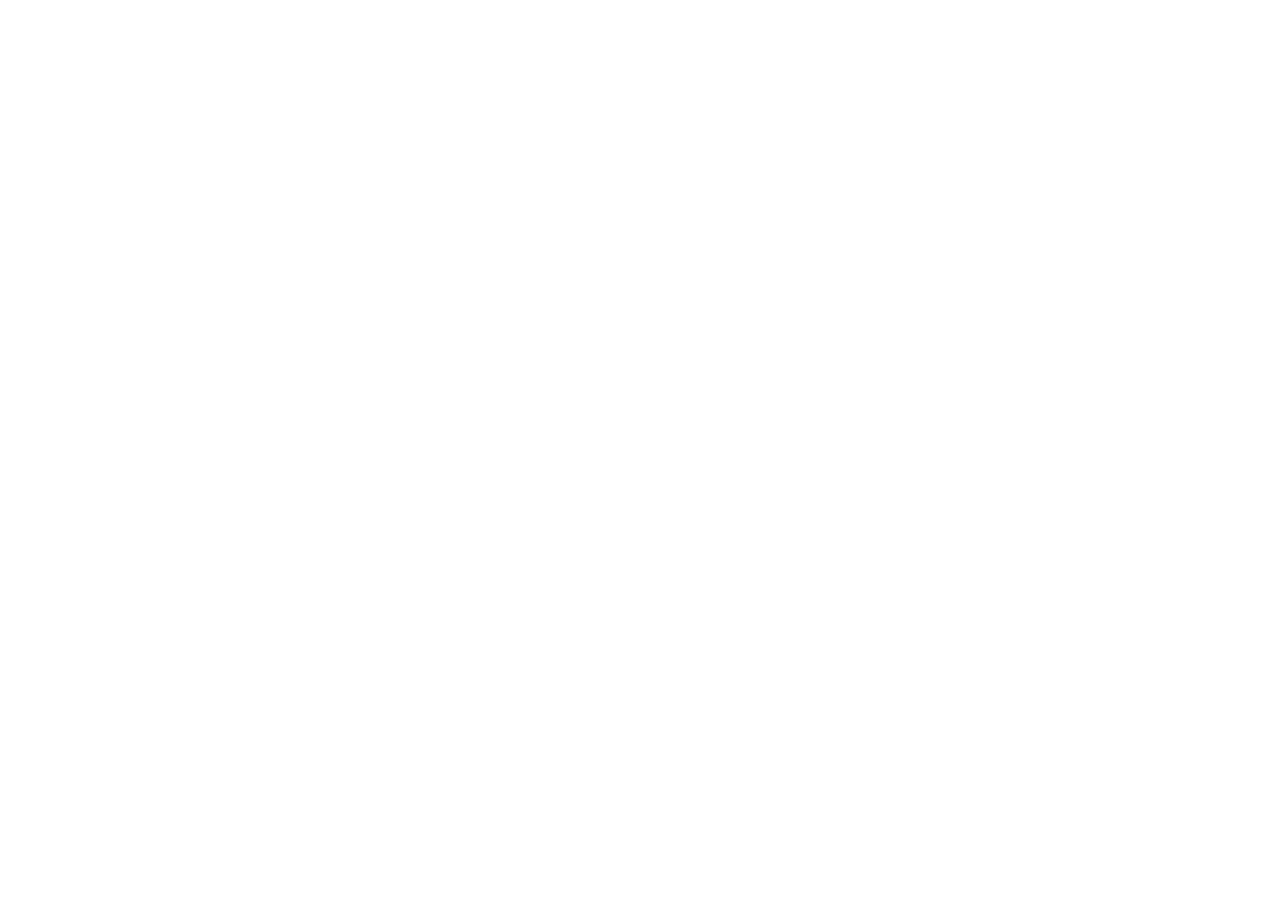
==== index.html @ 780c114a "intial commit" ====
<!DOCTYPE html>
<html lang="en">
  <head>
    <meta charset="UTF-8" />
    <meta name="viewport" content="width=device-width, initial-scale=1.0" />
    <title>Document</title>
  </head>
  <body></body>
</html>
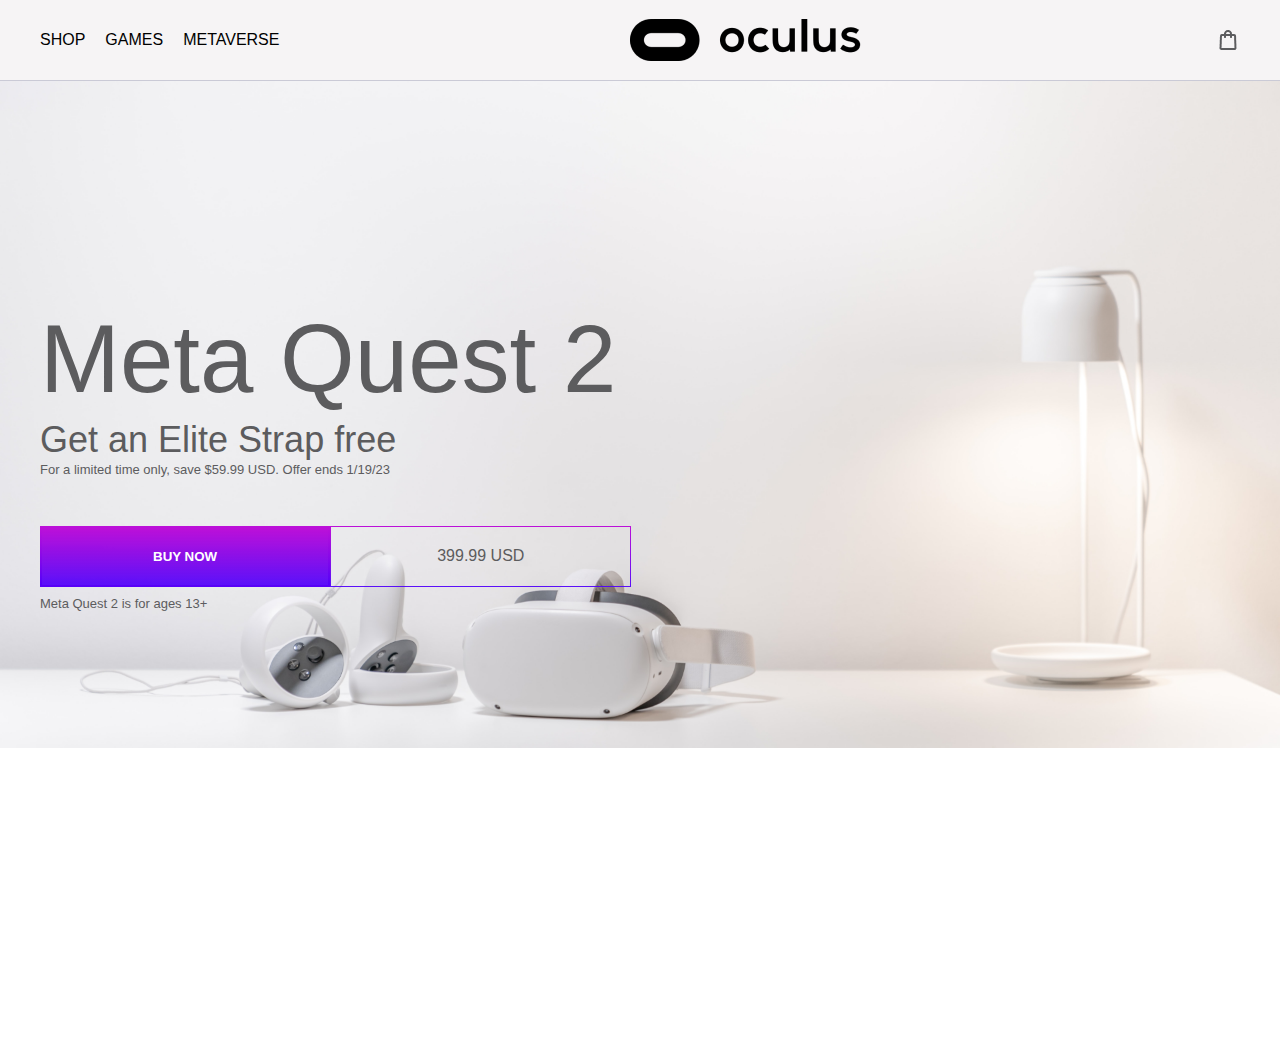
==== commit 98e8fed0: "add: header and welcome section" ====
--- a/index.html
+++ b/index.html
@@ -4,6 +4,60 @@
     <meta charset="UTF-8" />
     <meta name="viewport" content="width=device-width, initial-scale=1.0" />
     <title>Document</title>
+    <link rel="stylesheet" href="/css/reset.css" />
+    <link rel="stylesheet" href="/css/style.css" />
   </head>
-  <body></body>
+
+  <main>
+    <header class="header">
+      <div class="container">
+        <div class="header__wrapper">
+          <nav class="header__menu">
+            <ul class="header__menu-list">
+              <li class="header__menu-item">
+                <a class="header__menu-link" href="#">SHOP</a>
+              </li>
+
+              <li class="header__menu-item">
+                <a class="header__menu-link" href="#">GAMES</a>
+              </li>
+
+              <li class="header__menu-item">
+                <a class="header__menu-link" href="#">METAVERSE</a>
+              </li>
+            </ul>
+          </nav>
+
+          <img class="header__logo" src="/images/logo.png" />
+
+          <img class="header__basket" src="/images/bag.png" />
+        </div>
+      </div>
+    </header>
+
+    <body class="body">
+      <section class="welcome">
+        <div class="container">
+          <div class="welcome__wrapper">
+            <h1 class="welcome__title">Meta Quest 2</h1>
+
+            <p class="welcome__subtitle">Get an Elite Strap free</p>
+
+            <p class="welcome__text">
+              For a limited time only, save $59.99 USD. Offer ends 1/19/23
+            </p>
+
+            <div class="welcome__buttons-wrapper">
+              <button class="welcome__button button">BUY NOW</button>
+              <p class="welcome__price price">399.99 USD</p>
+            </div>
+
+            <p class="welcome__rules">Meta Quest 2 is for ages 13+</p>
+          </div>
+        </div>
+      </section>
+    </body>
+
+    <footer class="footer"></footer>
+  </main>
 </html>
--- a/css/style.css
+++ b/css/style.css
@@ -0,0 +1,88 @@
+body {
+  font-family: Helvetica, sans-serif;
+  color: #5c5c5e;
+  font-weight: 400;
+  font-size: 16px;
+}
+
+.button {
+  cursor: pointer;
+  font-weight: 700;
+  padding: 21px 111px 21px 111px;
+  color: white;
+  background: linear-gradient(#bc10d8, #5000faed);
+  border-image: linear-gradient(#bc10d8, #5000faed) 1;
+}
+
+.price {
+  padding: 21px 106px;
+  border: 1px solid;
+  border-image: linear-gradient(#bc10d8, #5000faed) 1;
+}
+
+.header {
+  border-bottom: 1px solid #cacad6;
+  background-color: #f6f4f5;
+}
+
+.container {
+  max-width: 1200px;
+  margin: 0 auto;
+}
+
+.header__menu-list {
+  display: flex;
+  gap: 20px;
+}
+
+.header__wrapper {
+  display: flex;
+  justify-content: space-between;
+  align-items: center;
+  padding: 19px 0;
+}
+
+.header__menu {
+  display: flex;
+  justify-content: space-between;
+}
+
+.header__basket {
+  cursor: pointer;
+}
+
+.welcome {
+  background-image: url("../images/Rectangle\ 2.png");
+  background-size: contain;
+  background-repeat: no-repeat;
+  /* height: 1000px; */
+}
+
+.welcome__wrapper {
+  padding: 230px 0px 454px 0px;
+}
+
+.welcome__buttons-wrapper {
+  display: flex;
+  margin-top: 50px;
+}
+
+.welcome__title {
+  font-size: 96px;
+  font-weight: 400;
+}
+
+.welcome__subtitle {
+  font-size: 36px;
+  margin-top: 15px;
+}
+
+.welcome__text {
+  font-size: 13px;
+  margin-top: 5px;
+}
+
+.welcome__rules {
+  font-size: 13px;
+  margin-top: 10px;
+}
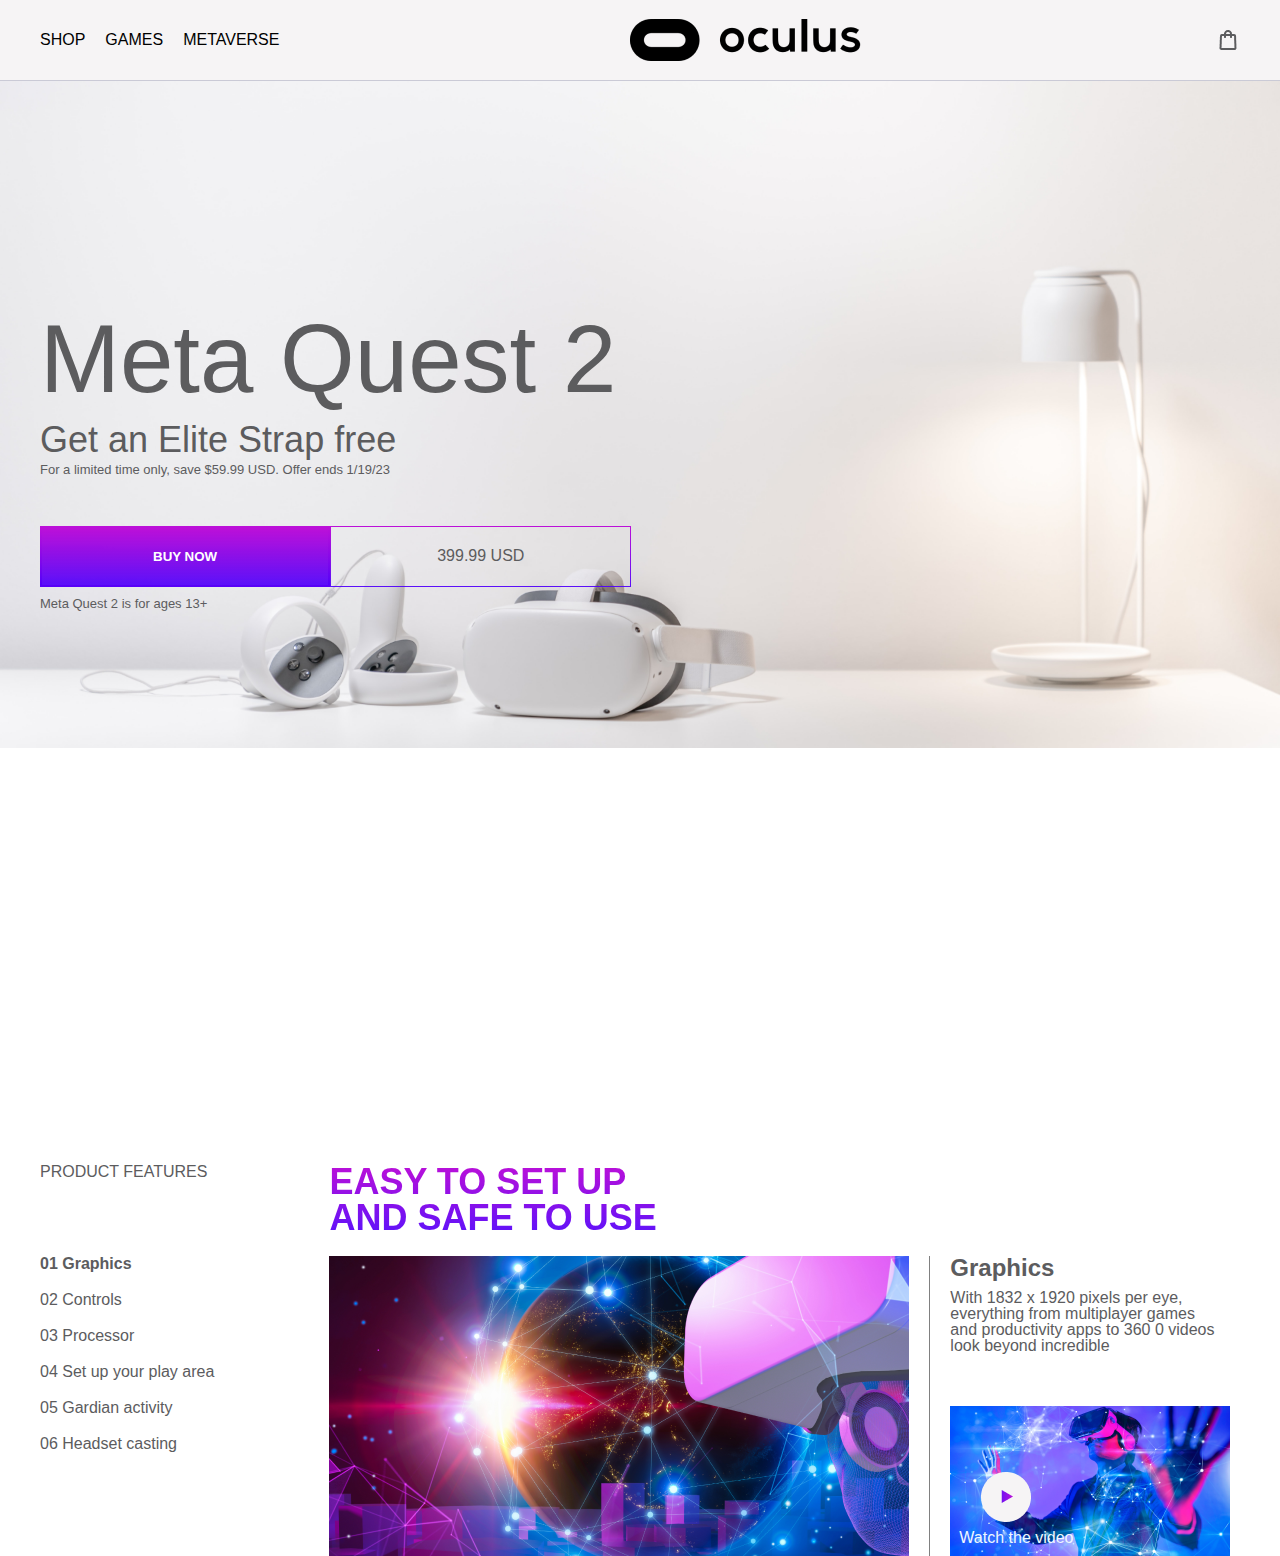
==== commit acc7d804: "add: tabs section" ====
--- a/index.html
+++ b/index.html
@@ -56,6 +56,69 @@
           </div>
         </div>
       </section>
+
+      <section class="product-features">
+        <div class="container">
+          <div class="product-features__wrapper">
+            <div class="product-features__flex">
+              <p class="product-features__title">PRODUCT FEATURES</p>
+
+              <h2 class="product-features__heading">
+                Easy to set up and safe to use
+              </h2>
+            </div>
+
+            <div class="product-features__tabs">
+              <ul class="product-features__list">
+                <li class="product-features__item"><b>01 Graphics</b></li>
+
+                <li class="product-features__item">02 Controls</li>
+
+                <li class="product-features__item">03 Processor</li>
+
+                <li class="product-features__item">04 Set up your play area</li>
+
+                <li class="product-features__item">05 Gardian activity</li>
+
+                <li class="product-features__item">06 Headset casting</li>
+              </ul>
+
+              <img
+                class="product-features__image"
+                src="/images/Rectangle 3.png"
+              />
+
+              <div class="product-features__info">
+                <div class="product-features__text-box">
+                  <h3 class="product-features__info-title">Graphics</h3>
+
+                  <p class="product-features__text">
+                    With 1832 x 1920 pixels per eye, everything from multiplayer
+                    games and productivity apps to 360 0 videos look beyond
+                    incredible
+                  </p>
+                </div>
+
+                <div class="product-features__video-wrapper">
+                  <img
+                    class="product-features__video"
+                    src="/images/Rectangle 4.png"
+                  />
+
+                  <div class="product-features__play-button-wrapper">
+                    <img
+                      class="product-features__play-button"
+                      src="/images/Play.png"
+                    />
+
+                    <p class="product-features__watch-text">Watch the video</p>
+                  </div>
+                </div>
+              </div>
+            </div>
+          </div>
+        </div>
+      </section>
     </body>
 
     <footer class="footer"></footer>
--- a/css/style.css
+++ b/css/style.css
@@ -86,3 +86,89 @@
   font-size: 13px;
   margin-top: 10px;
 }
+
+.product-features {
+  margin-top: 100px;
+}
+
+.product-features__wrapper {
+  display: flex;
+  flex-direction: column;
+}
+
+.product-features__flex {
+  display: flex;
+  gap: 122px;
+}
+
+.product-features__tabs {
+  display: flex;
+}
+
+.product-features__info {
+  display: flex;
+  flex-direction: column;
+  justify-content: space-between;
+  margin-left: 20px;
+}
+
+.product-features__play-button-wrapper {
+  justify-content: center;
+}
+
+.product-features__title {
+  font-size: 16px;
+}
+
+.product-features__list {
+  font-weight: normal 700;
+  list-style: none;
+  margin-right: 115px;
+  display: flex;
+  flex-direction: column;
+  gap: 20px;
+}
+
+.product-features__heading {
+  font-size: 36px;
+  background-image: linear-gradient(#bc10d8, #5000faed);
+  color: transparent;
+  -webkit-background-clip: text;
+  margin-bottom: 20px;
+  max-width: 329px;
+  text-transform: uppercase;
+}
+
+.product-features__image {
+  border-right: 1px solid gray;
+  padding-right: 20px;
+}
+
+.product-features__info-title {
+  font-size: 24px;
+  margin-bottom: 10px;
+}
+
+.product-features__text {
+  font-size: 16px;
+  margin-bottom: 40px;
+  max-width: 273px;
+}
+
+.product-features__video-wrapper {
+  display: flex;
+  position: relative;
+}
+
+.product-features__play-button {
+  position: absolute;
+  bottom: 34px;
+  left: 31px;
+}
+
+.product-features__watch-text {
+  position: absolute;
+  bottom: 10px;
+  color: aliceblue;
+  left: 9px;
+}
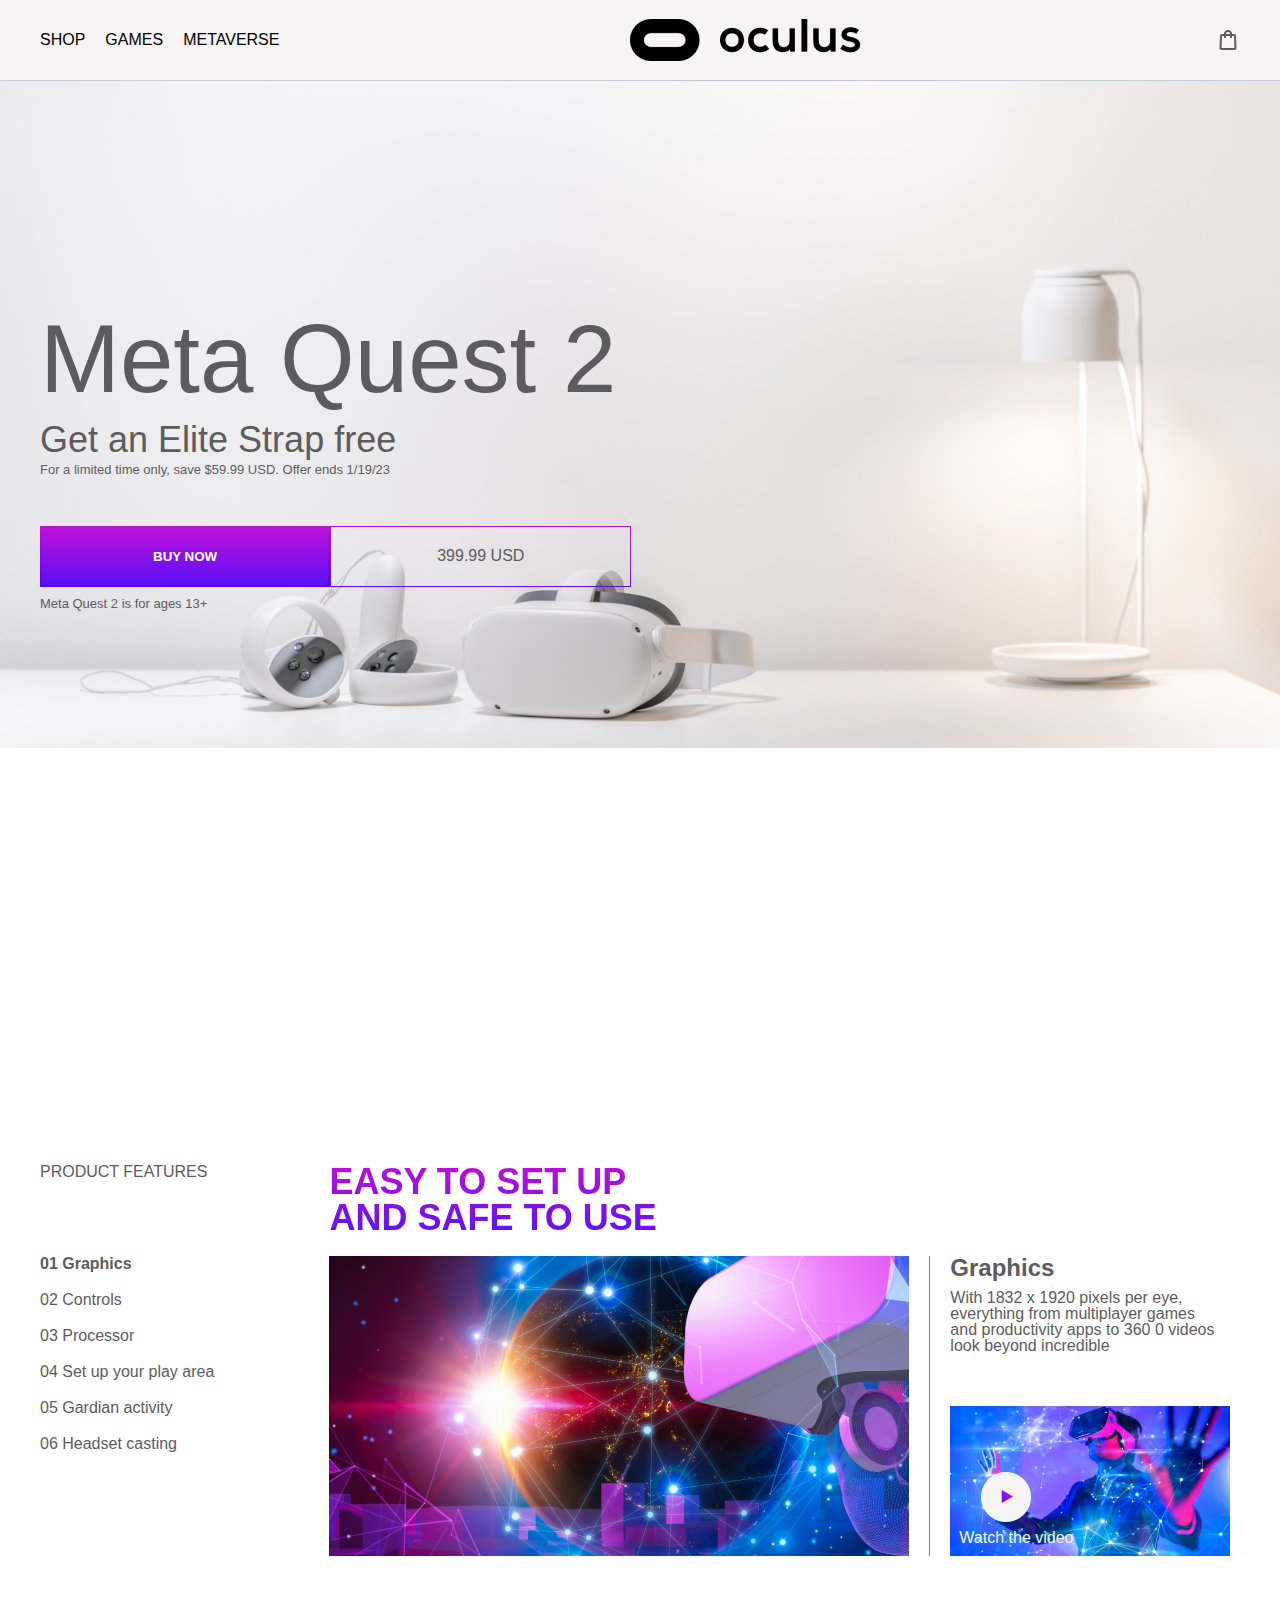
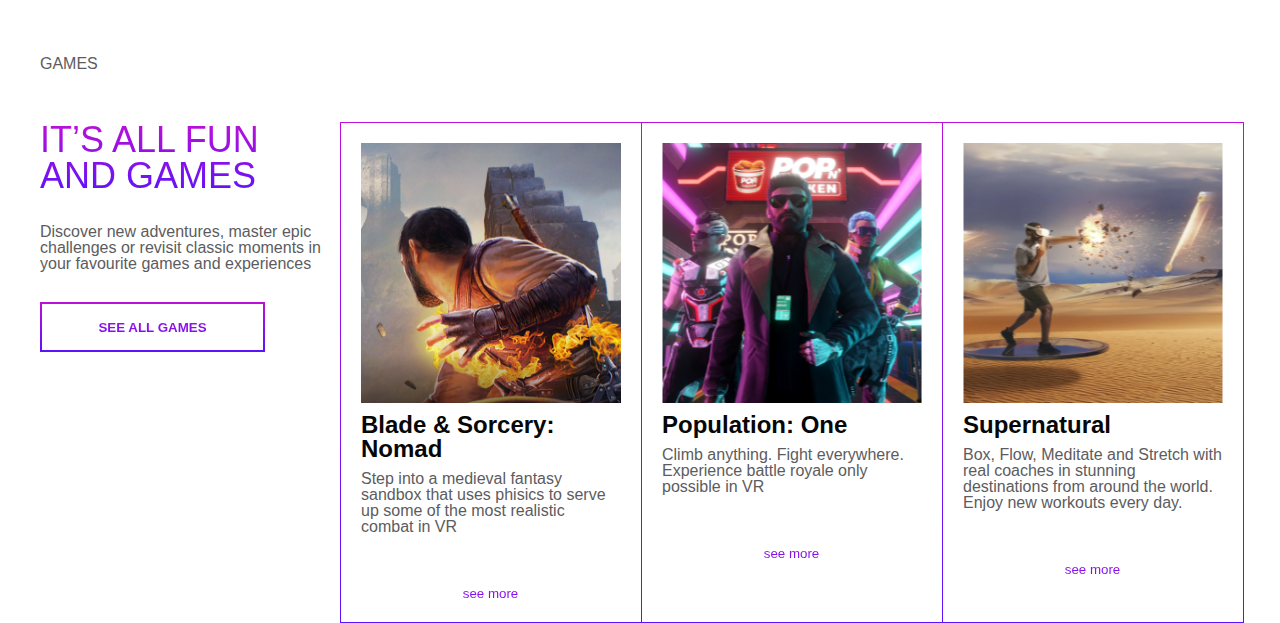
==== commit efde1b6f: "add: games section" ====
--- a/index.html
+++ b/index.html
@@ -119,6 +119,81 @@
           </div>
         </div>
       </section>
+
+      <section class="games">
+        <div class="container">
+          <div class="games__wrapper">
+            <h2 class="games__heading">GAMES</h2>
+
+            <div class="games__box">
+              <div class="games__intro">
+                <p class="games__intro-heading">It’s all fun and games</p>
+
+                <p class="games__intro-text">
+                  Discover new adventures, master epic challenges or revisit
+                  classic moments in your favourite games and experiences
+                </p>
+
+                <button class="games__intro-button">SEE ALL GAMES</button>
+              </div>
+
+              <ul class="games__list">
+                <li class="games__item">
+                  <img class="games__item-image" src="images/Rectangle 7.png" />
+
+                  <h3 class="games__item-heading">Blade & Sorcery: Nomad</h3>
+
+                  <p class="games__item-heading__item-text">
+                    Step into a medieval fantasy sandbox that uses phisics to
+                    serve up some of the most realistic combat in VR
+                  </p>
+
+                  <button class="games__item-heading__item-button">
+                    see more
+                  </button>
+                </li>
+
+                <li class="games__item">
+                  <img
+                    class="games__item-image"
+                    src="/images/Rectangle 7 (1).png"
+                  />
+
+                  <h3 class="games__item-heading">Population: One</h3>
+
+                  <p class="games__item-heading__item-text">
+                    Climb anything. Fight everywhere. Experience battle royale
+                    only possible in VR
+                  </p>
+
+                  <button class="games__item-heading__item-button">
+                    see more
+                  </button>
+                </li>
+
+                <li class="games__item">
+                  <img
+                    class="games__item-image"
+                    src="/images/Rectangle 7 (2).png"
+                  />
+
+                  <h3 class="games__item-heading">Supernatural</h3>
+
+                  <p class="games__item-heading__item-text">
+                    Box, Flow, Meditate and Stretch with real coaches in
+                    stunning destinations from around the world. Enjoy new
+                    workouts every day.
+                  </p>
+
+                  <button class="games__item-heading__item-button">
+                    see more
+                  </button>
+                </li>
+              </ul>
+            </div>
+          </div>
+        </div>
+      </section>
     </body>
 
     <footer class="footer"></footer>
--- a/css/style.css
+++ b/css/style.css
@@ -172,3 +172,97 @@
   color: aliceblue;
   left: 9px;
 }
+
+.games {
+  margin-top: 100px;
+}
+
+.games__heading {
+  font-size: 16px;
+  font-weight: 400;
+  margin-bottom: 50px;
+}
+
+.games__box {
+  display: flex;
+}
+
+.games__intro {
+  display: flex;
+  flex-direction: column;
+  justify-content: start;
+  gap: 30px;
+}
+
+.games__intro-heading {
+  font-size: 36px;
+  max-width: 300px;
+  min-width: 300px;
+
+  text-transform: uppercase;
+  background-image: linear-gradient(#bc10d8, #5000faed);
+  color: transparent;
+  -webkit-background-clip: text;
+}
+
+.games__intro-text {
+  max-width: 300px;
+}
+
+.games__intro-button {
+  cursor: pointer;
+  font-weight: 700;
+  min-width: 225px;
+  max-width: 225px;
+  height: 50px;
+  background-color: white;
+  border-image: linear-gradient(#bc10d8, #5000faed) 1;
+  background-image: linear-gradient(#bc10d8, #5000faed);
+  color: transparent;
+  -webkit-background-clip: text;
+}
+
+.games__list {
+  border: 1px solid;
+  border-image: linear-gradient(#bc10d8, #5000faed) 1;
+  list-style: none;
+  display: flex;
+}
+
+.games__item {
+  display: flex;
+  flex-direction: column;
+  gap: 10px;
+  padding: 20px;
+  border-right: 1px solid;
+  border-image: linear-gradient(#bc10d8, #5000faed) 1;
+}
+
+.games__item:nth-child(3) {
+  border: none;
+}
+
+.games__item-image {
+  width: 260px;
+  height: 260px;
+}
+
+.games__item-heading {
+  max-width: 265px;
+  font-size: 24px;
+  color: #070707;
+}
+
+.games__item-heading__item-text {
+  max-width: 259px;
+}
+
+.games__item-heading__item-button {
+  cursor: pointer;
+  max-width: 259px;
+  border: none;
+  background-image: linear-gradient(#bc10d8, #5000faed);
+  color: transparent;
+  -webkit-background-clip: text;
+  margin-top: 40px;
+}
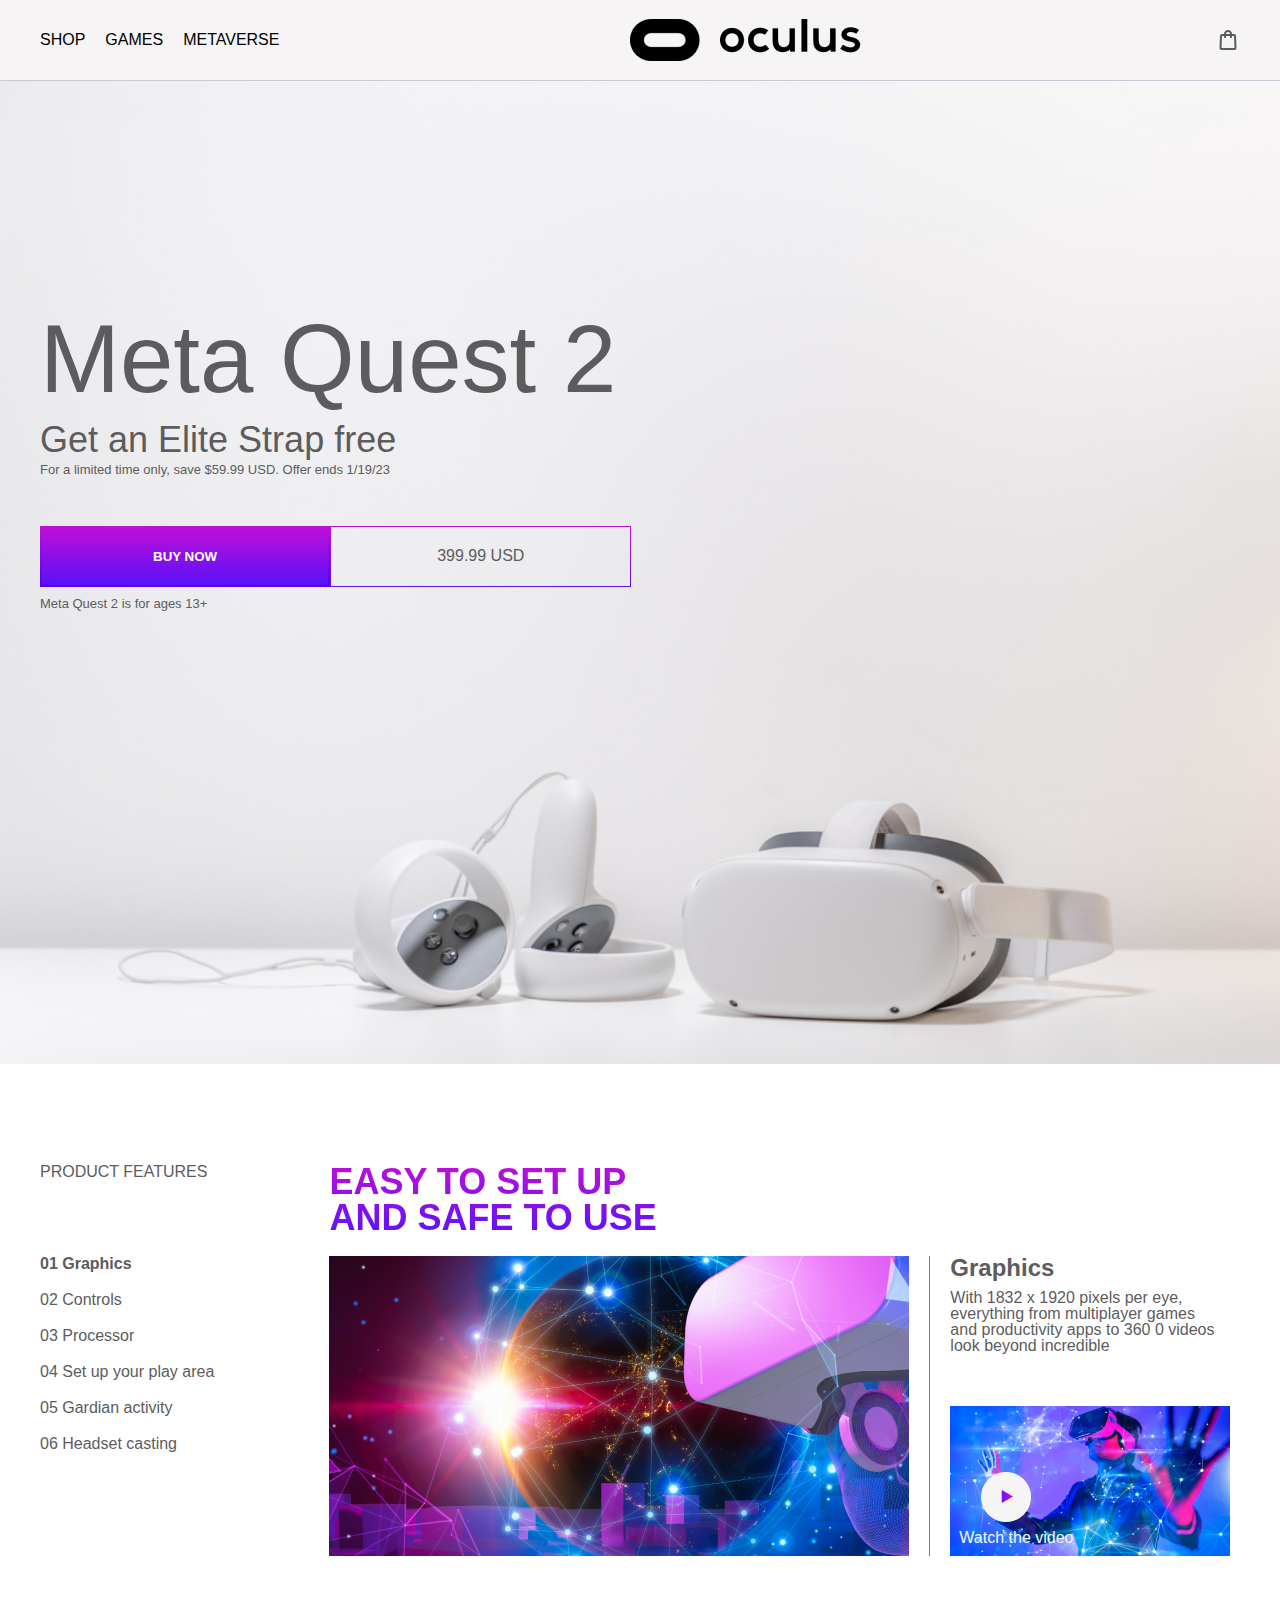
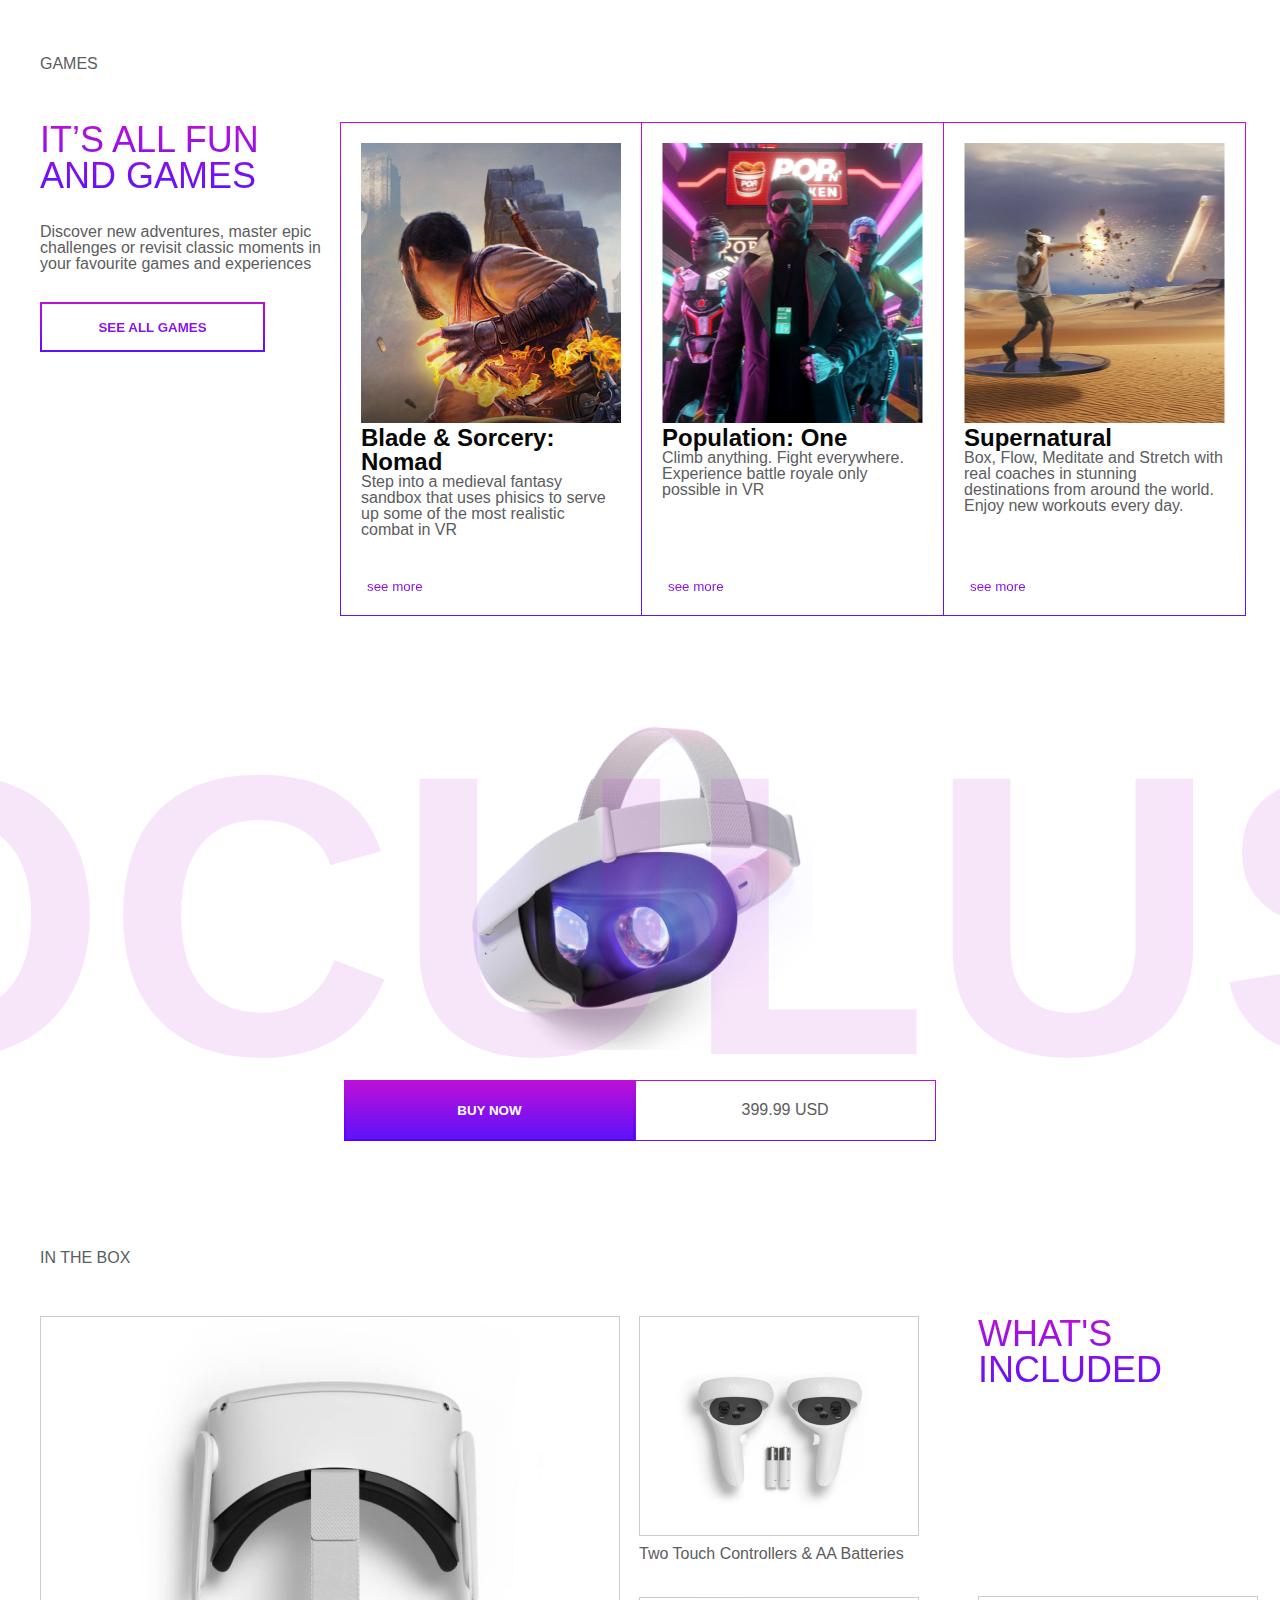
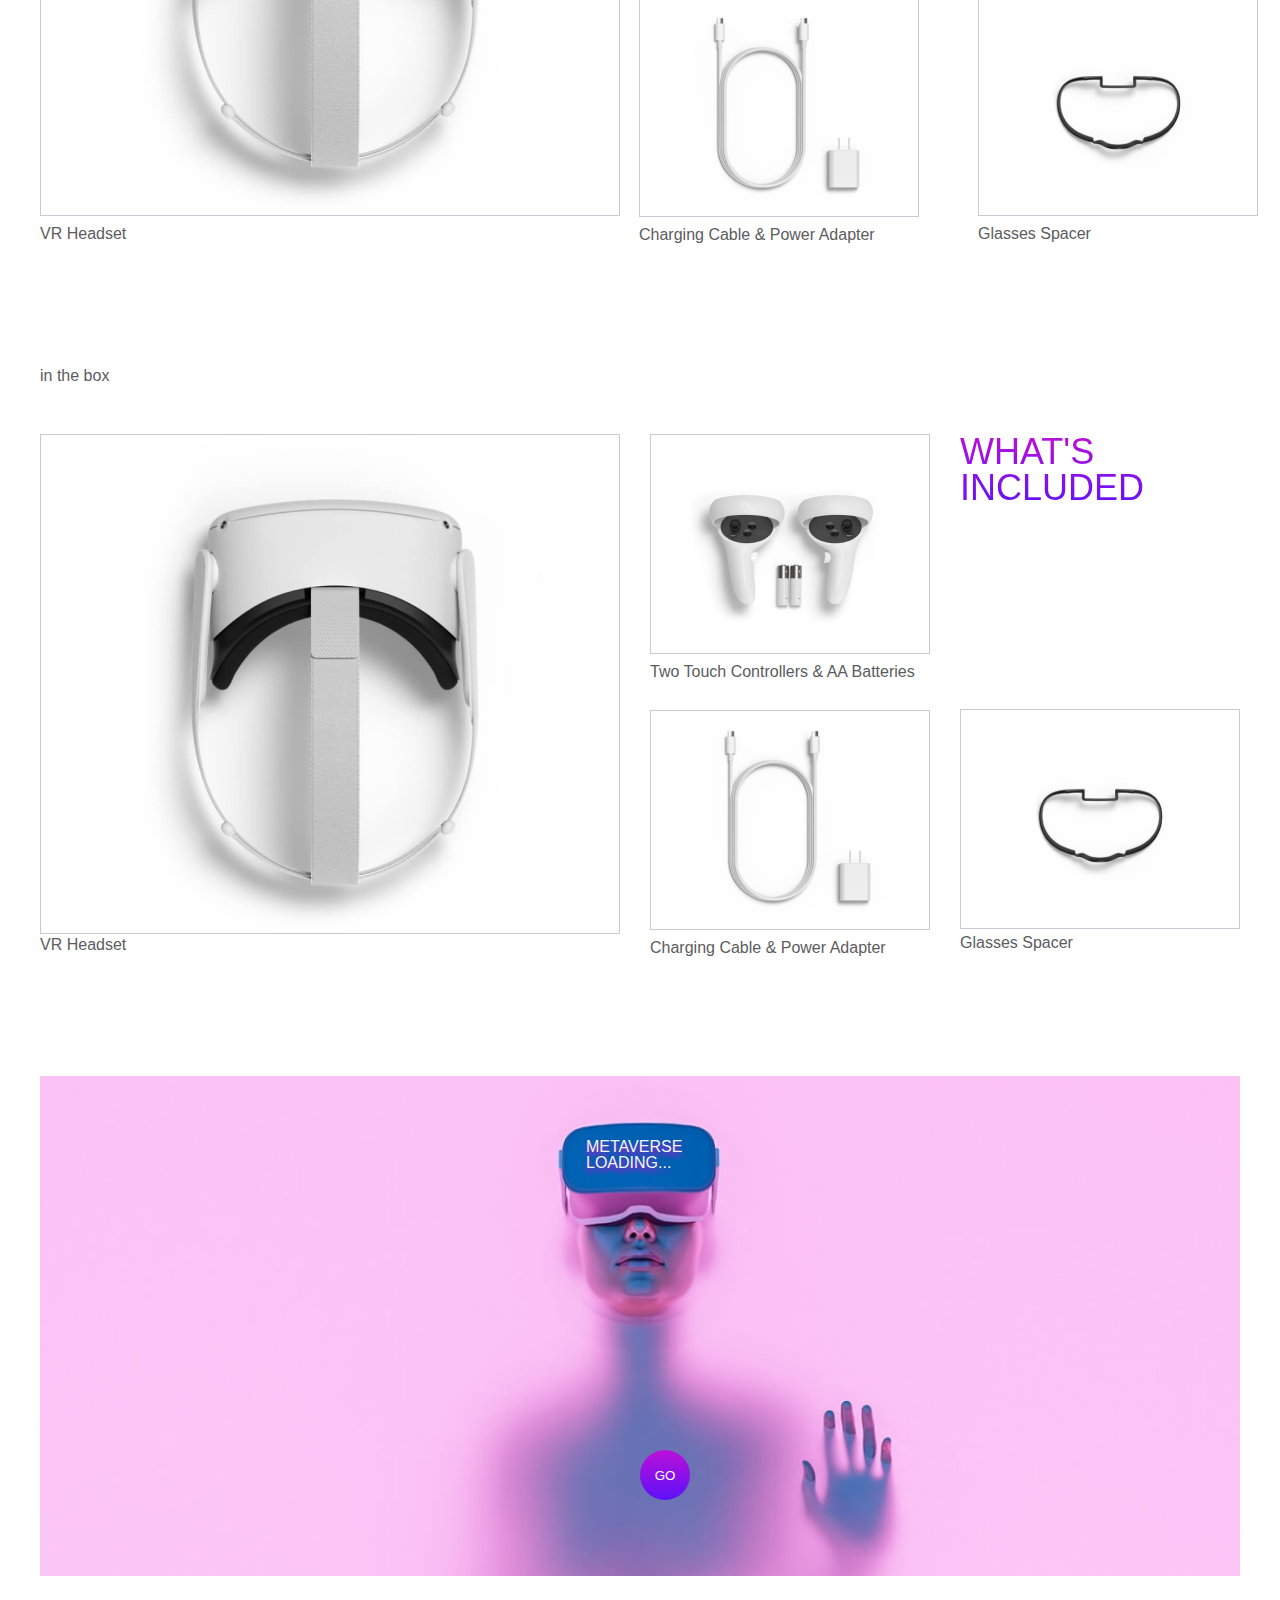
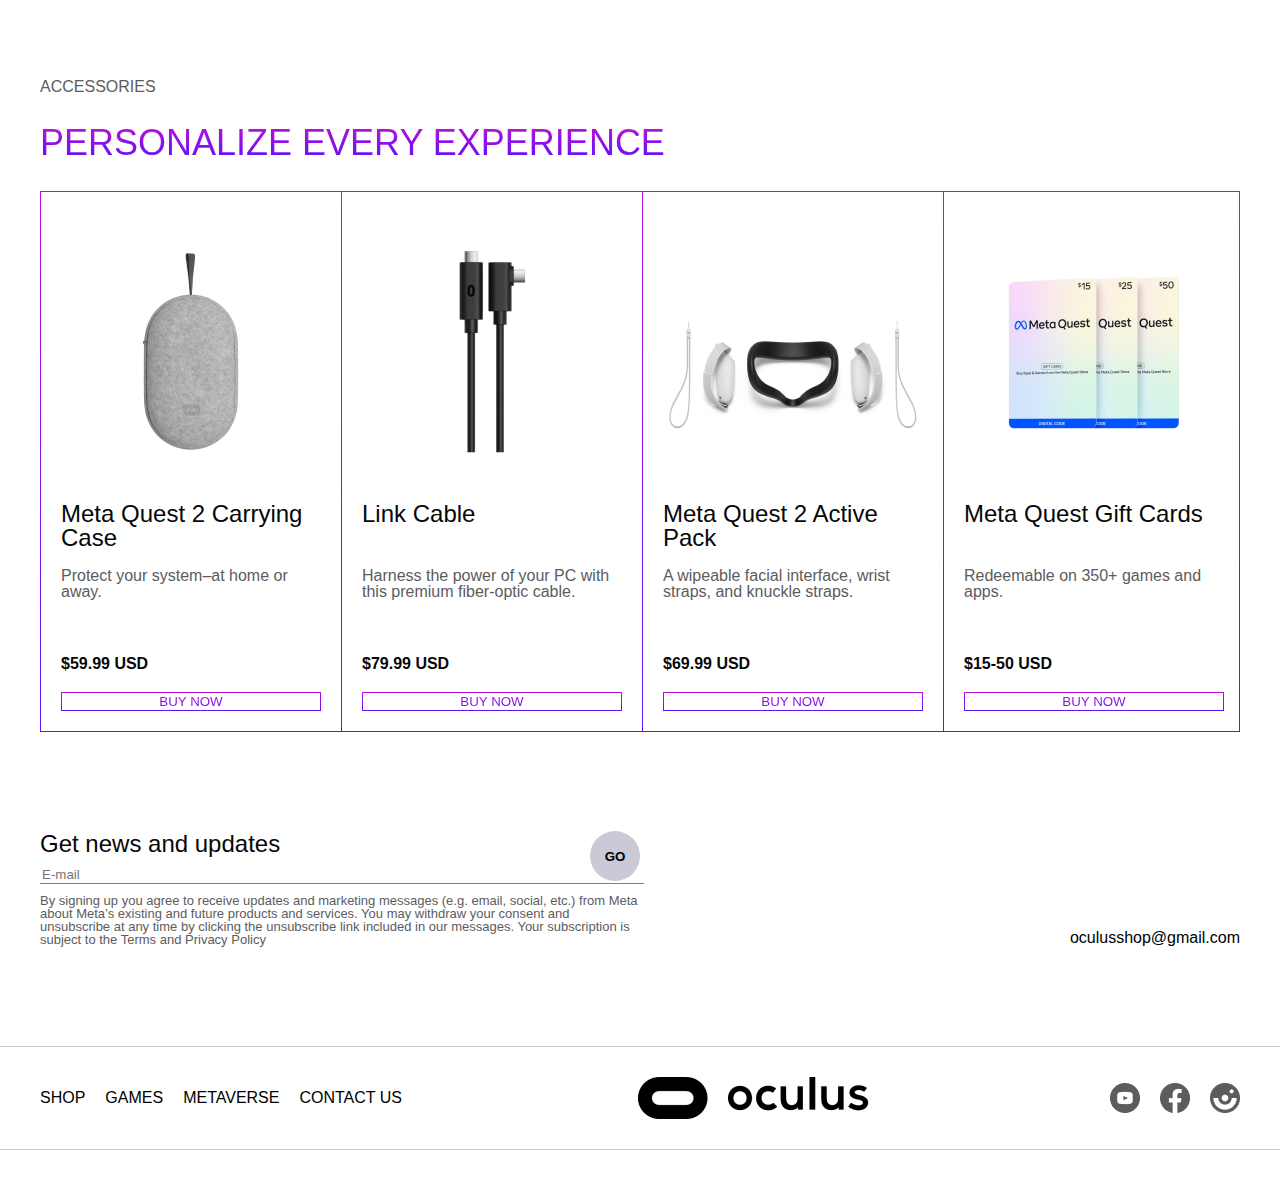
==== commit 65cdc8dc: "FOR STANISLAVE" ====
--- a/index.html
+++ b/index.html
@@ -139,63 +139,335 @@
 
               <ul class="games__list">
                 <li class="games__item">
-                  <img class="games__item-image" src="images/Rectangle 7.png" />
-
-                  <h3 class="games__item-heading">Blade & Sorcery: Nomad</h3>
-
-                  <p class="games__item-heading__item-text">
-                    Step into a medieval fantasy sandbox that uses phisics to
-                    serve up some of the most realistic combat in VR
-                  </p>
-
-                  <button class="games__item-heading__item-button">
-                    see more
-                  </button>
+                  <div>
+                    <img
+                      class="games__item-image"
+                      src="images/Rectangle 7.png"
+                    />
+
+                    <h3 class="games__item-heading">Blade & Sorcery: Nomad</h3>
+
+                    <p class="games__item-text">
+                      Step into a medieval fantasy sandbox that uses phisics to
+                      serve up some of the most realistic combat in VR
+                    </p>
+                  </div>
+
+                  <button class="games__item-button">see more</button>
                 </li>
 
                 <li class="games__item">
-                  <img
-                    class="games__item-image"
-                    src="/images/Rectangle 7 (1).png"
-                  />
-
-                  <h3 class="games__item-heading">Population: One</h3>
-
-                  <p class="games__item-heading__item-text">
-                    Climb anything. Fight everywhere. Experience battle royale
-                    only possible in VR
-                  </p>
-
-                  <button class="games__item-heading__item-button">
-                    see more
-                  </button>
+                  <div>
+                    <img
+                      class="games__item-image"
+                      src="/images/Rectangle 7 (1).png"
+                    />
+
+                    <h3 class="games__item-heading">Population: One</h3>
+
+                    <p class="games__item-text">
+                      Climb anything. Fight everywhere. Experience battle royale
+                      only possible in VR
+                    </p>
+                  </div>
+
+                  <button class="games__item-button">see more</button>
                 </li>
 
                 <li class="games__item">
-                  <img
-                    class="games__item-image"
-                    src="/images/Rectangle 7 (2).png"
-                  />
-
-                  <h3 class="games__item-heading">Supernatural</h3>
-
-                  <p class="games__item-heading__item-text">
-                    Box, Flow, Meditate and Stretch with real coaches in
-                    stunning destinations from around the world. Enjoy new
-                    workouts every day.
-                  </p>
-
-                  <button class="games__item-heading__item-button">
-                    see more
-                  </button>
+                  <div>
+                    <img
+                      class="games__item-image"
+                      src="/images/Rectangle 7 (2).png"
+                    />
+
+                    <h3 class="games__item-heading">Supernatural</h3>
+
+                    <p class="games__item-text">
+                      Box, Flow, Meditate and Stretch with real coaches in
+                      stunning destinations from around the world. Enjoy new
+                      workouts every day.
+                    </p>
+                  </div>
+
+                  <button class="games__item-button">see more</button>
                 </li>
               </ul>
             </div>
           </div>
         </div>
       </section>
+
+      <section class="buy">
+        <div class="buy__wrapper">
+          <p class="buy__background">OCULUS</p>
+
+          <img class="buy__image" src="/images/OCULUS BG.png" />
+
+          <div class="buy__buttons-wrapper">
+            <button class="buy__button button">BUY NOW</button>
+
+            <p class="buy__price price">399.99 USD</p>
+          </div>
+        </div>
+      </section>
+
+      <section class="in-the-box">
+        <div class="container">
+          <div class="in-the-box__wrapper">
+            <p class="in-the-box__title">in the box</p>
+
+            <div class="inner">
+              <div class="in-the-box__box">
+                <img class="in-the-box__image" src="/images/Rectangle 8.png" />
+
+                <p class="in-the-box__subtitle">VR Headset</p>
+              </div>
+
+              <div class="in-the-box__left-box">
+                <img class="in-the-box__image" src="/images/Rectangle 9.png" />
+
+                <p class="in-the-box__subtitle">
+                  Two Touch Controllers & AA Batteries
+                </p>
+
+                <img class="in-the-box__image" src="/images/Rectangle 10.png" />
+
+                <p class="in-the-box__subtitle">
+                  Charging Cable & Power Adapter
+                </p>
+              </div>
+
+              <div class="in-the-box__right-box">
+                <p class="in-the-box__text">What's included</p>
+
+                <img class="in-the-box__image" src="/images/Rectangle 11.png" />
+
+                <p class="in-the-box__subtitle">Glasses Spacer</p>
+              </div>
+            </div>
+          </div>
+        </div>
+      </section>
+
+      <section class="in-the-box2">
+        <div class="container">
+          <div class="in-the-box__wrapper2">
+            <p class="in-the-box__title2">in the box</p>
+
+            <div class="inner2">
+              <div class="in-the-box__box2">
+                <img class="in-the-box__image2" src="/images/Rectangle 8.png" />
+
+                <p class="in-the-box__subtitle2">VR Headset</p>
+              </div>
+
+              <div class="in-the-box__left-box2">
+                <img class="in-the-box__image2" src="/images/Rectangle 9.png" />
+
+                <p class="in-the-box__subtitle2">
+                  Two Touch Controllers & AA Batteries
+                </p>
+
+                <img
+                  class="in-the-box__image2"
+                  src="/images/Rectangle 10.png"
+                />
+
+                <p class="in-the-box__subtitle2">
+                  Charging Cable & Power Adapter
+                </p>
+              </div>
+
+              <div class="in-the-box__right-box2">
+                <p class="in-the-box__text2">What's included</p>
+
+                <img
+                  class="in-the-box__image2"
+                  src="/images/Rectangle 11.png"
+                />
+
+                <p class="in-the-box__subtitle2">Glasses Spacer</p>
+              </div>
+            </div>
+          </div>
+        </div>
+      </section>
+
+      <section class="metaverse-loading">
+        <div class="container">
+          <div class="metaverse-loading__wrapper">
+            <img
+              class="metaverse-loading__image"
+              src="/images/Rectangle 12.png"
+            />
+
+            <p class="metaverse-loading__text">METAVERSE LOADING...</p>
+
+            <button class="metaverse-loading__button">GO</button>
+          </div>
+        </div>
+      </section>
     </body>
 
-    <footer class="footer"></footer>
+    <section class="accessories">
+      <div class="container">
+        <div class="accessories__wrapper">
+          <p class="accessories__title">ACCESSORIES</p>
+
+          <p class="accessories__subtitle">Personalize every experience</p>
+
+          <ul class="accessories__list">
+            <li class="accessories__item">
+              <div class="accessories__upper-block">
+                <img
+                  class="accessories__image"
+                  src="/images/Rectangle 14.png"
+                />
+
+                <p class="accessories__text">Meta Quest 2 Carrying Case</p>
+
+                <p class="accessories__subtext">
+                  Protect your system–at home or away.
+                </p>
+              </div>
+
+              <div class="accessories__lower-block">
+                <p class="accessories__price">$59.99 USD</p>
+
+                <button class="accessories__button">BUY NOW</button>
+              </div>
+            </li>
+
+            <li class="accessories__item">
+              <div class="accessories__upper-block">
+                <img
+                  class="accessories__image"
+                  src="/images/Rectangle 14 (1).png"
+                />
+
+                <p class="accessories__text">Link Cable</p>
+
+                <p class="accessories__subtext">
+                  Harness the power of your PC with this premium fiber-optic
+                  cable.
+                </p>
+              </div>
+
+              <div class="accessories__lower-block">
+                <p class="accessories__price">$79.99 USD</p>
+
+                <button class="accessories__button">BUY NOW</button>
+              </div>
+            </li>
+
+            <li class="accessories__item">
+              <div class="accessories__upper-block">
+                <img
+                  class="accessories__image"
+                  src="/images/Rectangle 14 (2).png"
+                />
+
+                <p class="accessories__text">Meta Quest 2 Active Pack</p>
+
+                <p class="accessories__subtext">
+                  A wipeable facial interface, wrist straps, and knuckle straps.
+                </p>
+              </div>
+
+              <div class="accessories__lower-block">
+                <p class="accessories__price">$69.99 USD</p>
+
+                <button class="accessories__button">BUY NOW</button>
+              </div>
+            </li>
+
+            <li class="accessories__item">
+              <div class="accessories__upper-block">
+                <img
+                  class="accessories__image"
+                  src="/images/Rectangle 14 (3).png"
+                />
+
+                <p class="accessories__text">Meta Quest Gift Cards</p>
+
+                <p class="accessories__subtext">
+                  Redeemable on 350+ games and apps.
+                </p>
+              </div>
+
+              <div class="accessories__lower-block">
+                <p class="accessories__price">$15-50 USD</p>
+
+                <button class="accessories__button">BUY NOW</button>
+              </div>
+            </li>
+          </ul>
+        </div>
+      </div>
+    </section>
+
+    <section class="contacts">
+      <div class="container">
+        <p class="contacts__title">Get news and updates</p>
+
+        <div class="contacts__wrapper">
+          <div class="contacts__form">
+            <form class="form">
+              <input
+                class="contacts__email"
+                type="email"
+                placeholder="E-mail"
+              />
+
+              <button class="contacts__button" type="submit">GO</button>
+            </form>
+
+            <p class="contacts__text">
+              By signing up you agree to receive updates and marketing messages
+              (e.g. email, social, etc.) from Meta about Meta’s existing and
+              future products and services. You may withdraw your consent and
+              unsubscribe at any time by clicking the unsubscribe link included
+              in our messages. Your subscription is subject to the Terms and
+              Privacy Policy
+            </p>
+          </div>
+
+          <a class="contacts__adress" href="mailto:oculusshop@gmail.com"
+            >oculusshop@gmail.com</a
+          >
+        </div>
+      </div>
+    </section>
+
+    <footer class="footer">
+      <div class="container">
+        <div class="footer__wrapper">
+          <nav class="footer__menu">
+            <ul class="footer__menu-list">
+              <li class="footer__menu-item">
+                <a class="footer__menu-link" href="#">SHOP</a>
+              </li>
+
+              <li class="footer__menu-item">
+                <a class="footer__menu-link" href="#">GAMES</a>
+              </li>
+
+              <li class="footer__menu-item">
+                <a class="footer__menu-link" href="#">METAVERSE</a>
+              </li>
+
+              <li class="footer__menu-item">
+                <a class="footer__menu-link" href="#">CONTACT US </a>
+              </li>
+            </ul>
+          </nav>
+
+          <img class="footer__logo" src="/images/logo.png" />
+
+          <img class="footer__contacts" src="/images/Frame 6.png" />
+        </div>
+      </div>
+    </footer>
   </main>
 </html>
--- a/css/style.css
+++ b/css/style.css
@@ -53,7 +53,7 @@
 
 .welcome {
   background-image: url("../images/Rectangle\ 2.png");
-  background-size: contain;
+  background-size: cover;
   background-repeat: no-repeat;
   /* height: 1000px; */
 }
@@ -232,7 +232,8 @@
 .games__item {
   display: flex;
   flex-direction: column;
-  gap: 10px;
+  justify-content: space-between;
+  gap: 40px;
   padding: 20px;
   border-right: 1px solid;
   border-image: linear-gradient(#bc10d8, #5000faed) 1;
@@ -240,11 +241,6 @@
 
 .games__item:nth-child(3) {
   border: none;
-}
-
-.games__item-image {
-  width: 260px;
-  height: 260px;
 }
 
 .games__item-heading {
@@ -253,16 +249,336 @@
   color: #070707;
 }
 
-.games__item-heading__item-text {
+.games__item-text {
   max-width: 259px;
 }
 
-.games__item-heading__item-button {
+.games__item-button {
   cursor: pointer;
   max-width: 259px;
   border: none;
   background-image: linear-gradient(#bc10d8, #5000faed);
   color: transparent;
   -webkit-background-clip: text;
-  margin-top: 40px;
-}
+  align-self: flex-start;
+}
+
+.buy__wrapper {
+  position: relative;
+  margin-top: 100px;
+  display: flex;
+  flex-direction: column;
+  align-items: center;
+  overflow: hidden;
+}
+
+.buy__background {
+  position: absolute;
+
+  font-weight: 700;
+  font-size: 400px;
+  color: #bc10d8;
+  opacity: 0.1;
+
+  animation: oculus-bg-text 10s linear infinite forwards;
+}
+
+.buy__image {
+  max-width: 350px;
+  max-height: 340px;
+}
+
+.buy__buttons-wrapper {
+  margin-top: 30px;
+  display: flex;
+  justify-content: center;
+}
+
+@keyframes oculus-bg-text {
+  0% {
+    transform: translateX(-100%);
+  }
+  100% {
+    transform: translateX(100%);
+  }
+}
+
+.in-the-box {
+  margin-top: 109px;
+}
+
+.in-the-box__wrapper {
+  display: flex;
+  flex-direction: column;
+}
+
+.in-the-box__title {
+  font-size: 16px;
+  text-transform: uppercase;
+  margin-bottom: 50px;
+}
+
+.inner {
+  display: flex;
+  gap: 19px;
+}
+
+.in-the-box__box {
+  display: flex;
+  flex-direction: column;
+  gap: 10px;
+}
+
+.in-the-box__left-box {
+  display: flex;
+  flex-direction: column;
+  gap: 10px;
+  margin-right: 40px;
+}
+
+.in-the-box__subtitle {
+  margin-bottom: 25px;
+}
+
+.in-the-box__right-box {
+  display: flex;
+  flex-direction: column;
+  gap: 10px;
+}
+
+.in-the-box__text {
+  margin-bottom: 198px;
+  max-width: 280px;
+  font-size: 36px;
+  background-image: linear-gradient(#bc10d8, #5000faed);
+  color: transparent;
+  -webkit-background-clip: text;
+  text-transform: uppercase;
+}
+
+.in-the-box2 {
+  margin-top: 100px;
+}
+
+.in-the-box__wrapper2 {
+  display: flex;
+  flex-direction: column;
+}
+
+.in-the-box__title2 {
+  margin-bottom: 50px;
+}
+
+.inner2 {
+  display: grid;
+  grid-template-columns: 50% 25% 25%;
+  gap: 10px;
+}
+
+.in-the-box__text2 {
+  margin-bottom: 198px;
+  max-width: 280px;
+  font-size: 36px;
+  background-image: linear-gradient(#bc10d8, #5000faed);
+  color: transparent;
+  -webkit-background-clip: text;
+  text-transform: uppercase;
+}
+
+.in-the-box__left-box2 {
+  display: grid;
+  gap: 10px;
+}
+
+.in-the-box__right-box2 {
+  display: grid;
+}
+.in-the-box__subtitle2 {
+  margin-bottom: 20px;
+}
+
+.metaverse-loading {
+  margin-top: 100px;
+}
+
+.metaverse-loading__wrapper {
+  position: relative;
+}
+
+.metaverse-loading__text {
+  position: absolute;
+  top: 63px;
+  left: 546px;
+  max-width: 109px;
+  color: #f6f4f5;
+  text-shadow: #bc10d8 0px 4px 4px;
+}
+
+.metaverse-loading__button {
+  cursor: pointer;
+  width: 50px;
+  height: 50px;
+  border-radius: 50%;
+  position: absolute;
+  bottom: 79px;
+  left: 50%;
+  border: 1px;
+  background-image: linear-gradient(#bc10d8, #5000faed);
+  color: white;
+}
+
+.accessories {
+  margin-top: 100px;
+}
+
+.accessories__wrapper {
+  display: flex;
+  flex-direction: column;
+}
+
+.accessories__title {
+  margin-bottom: 30px;
+}
+
+.accessories__subtitle {
+  margin-bottom: 30px;
+  font-size: 36px;
+  max-width: 626px;
+  text-transform: uppercase;
+  background-image: linear-gradient(#bc10d8, #5000faed);
+  color: transparent;
+  -webkit-background-clip: text;
+}
+
+.accessories__list {
+  list-style: none;
+  display: flex;
+  border: 1px solid;
+  border-image: linear-gradient(#bc10d8, #5000faed) 1;
+}
+
+.accessories__item {
+  display: flex;
+  flex-direction: column;
+  border-left: 1px solid;
+  border-image: linear-gradient(#bc10d8, #5000faed) 1;
+  gap: 10px;
+  padding: 20px;
+}
+
+.accessories__item:nth-child(1) {
+  border: none;
+}
+
+.accessories__upper-block {
+  display: flex;
+  flex-direction: column;
+  gap: 10px;
+  margin-bottom: 42px;
+}
+
+.accessories__image {
+  max-width: 260px;
+  max-height: 280px;
+}
+
+.accessories__text {
+  max-width: 260px;
+  font-size: 24px;
+  color: #070707;
+  height: 56px;
+}
+
+.accessories__subtext {
+  max-width: 260px;
+  height: 36px;
+}
+
+.accessories__lower-block {
+  display: flex;
+  flex-direction: column;
+  gap: 20px;
+}
+
+.accessories__price {
+  font-weight: 700;
+  color: #070707;
+}
+
+.accessories__button {
+  width: 260px;
+  cursor: pointer;
+  border: 1px solid;
+  border-image: linear-gradient(#bc10d8, #5000faed) 1;
+  background-image: linear-gradient(#bc10d8, #5000faed);
+  color: transparent;
+  -webkit-background-clip: text;
+}
+.contacts {
+  margin-top: 100px;
+}
+
+.contacts__title {
+  font-size: 24px;
+  margin-top: 9px;
+  color: #070707;
+  margin-bottom: 10px;
+}
+
+.contacts__wrapper {
+  display: flex;
+  justify-content: space-between;
+  align-items: end;
+}
+
+.contacts__form {
+  flex-basis: 600px;
+}
+
+.form {
+  margin-bottom: 10px;
+  position: relative;
+}
+
+.contacts__email {
+  width: 100%;
+  border: none;
+  border-bottom: 1px solid grey;
+}
+
+.contacts__button {
+  cursor: pointer;
+  border: none;
+  color: none;
+  width: 50px;
+  height: 50px;
+  background-color: #cacad6;
+  border-radius: 50%;
+  font-weight: 700;
+  position: absolute;
+  right: 0px;
+  top: -35px;
+}
+
+.contacts__text {
+  font-size: 13px;
+}
+
+.footer {
+  margin-top: 100px;
+  border-bottom: 1px solid #cacad6;
+  border-top: 1px solid #cacad6;
+  margin-bottom: 44px;
+  padding: 30px;
+}
+
+.footer__wrapper {
+  display: flex;
+  justify-content: space-between;
+  align-items: center;
+}
+
+.footer__menu-list {
+  display: flex;
+  gap: 20px;
+}
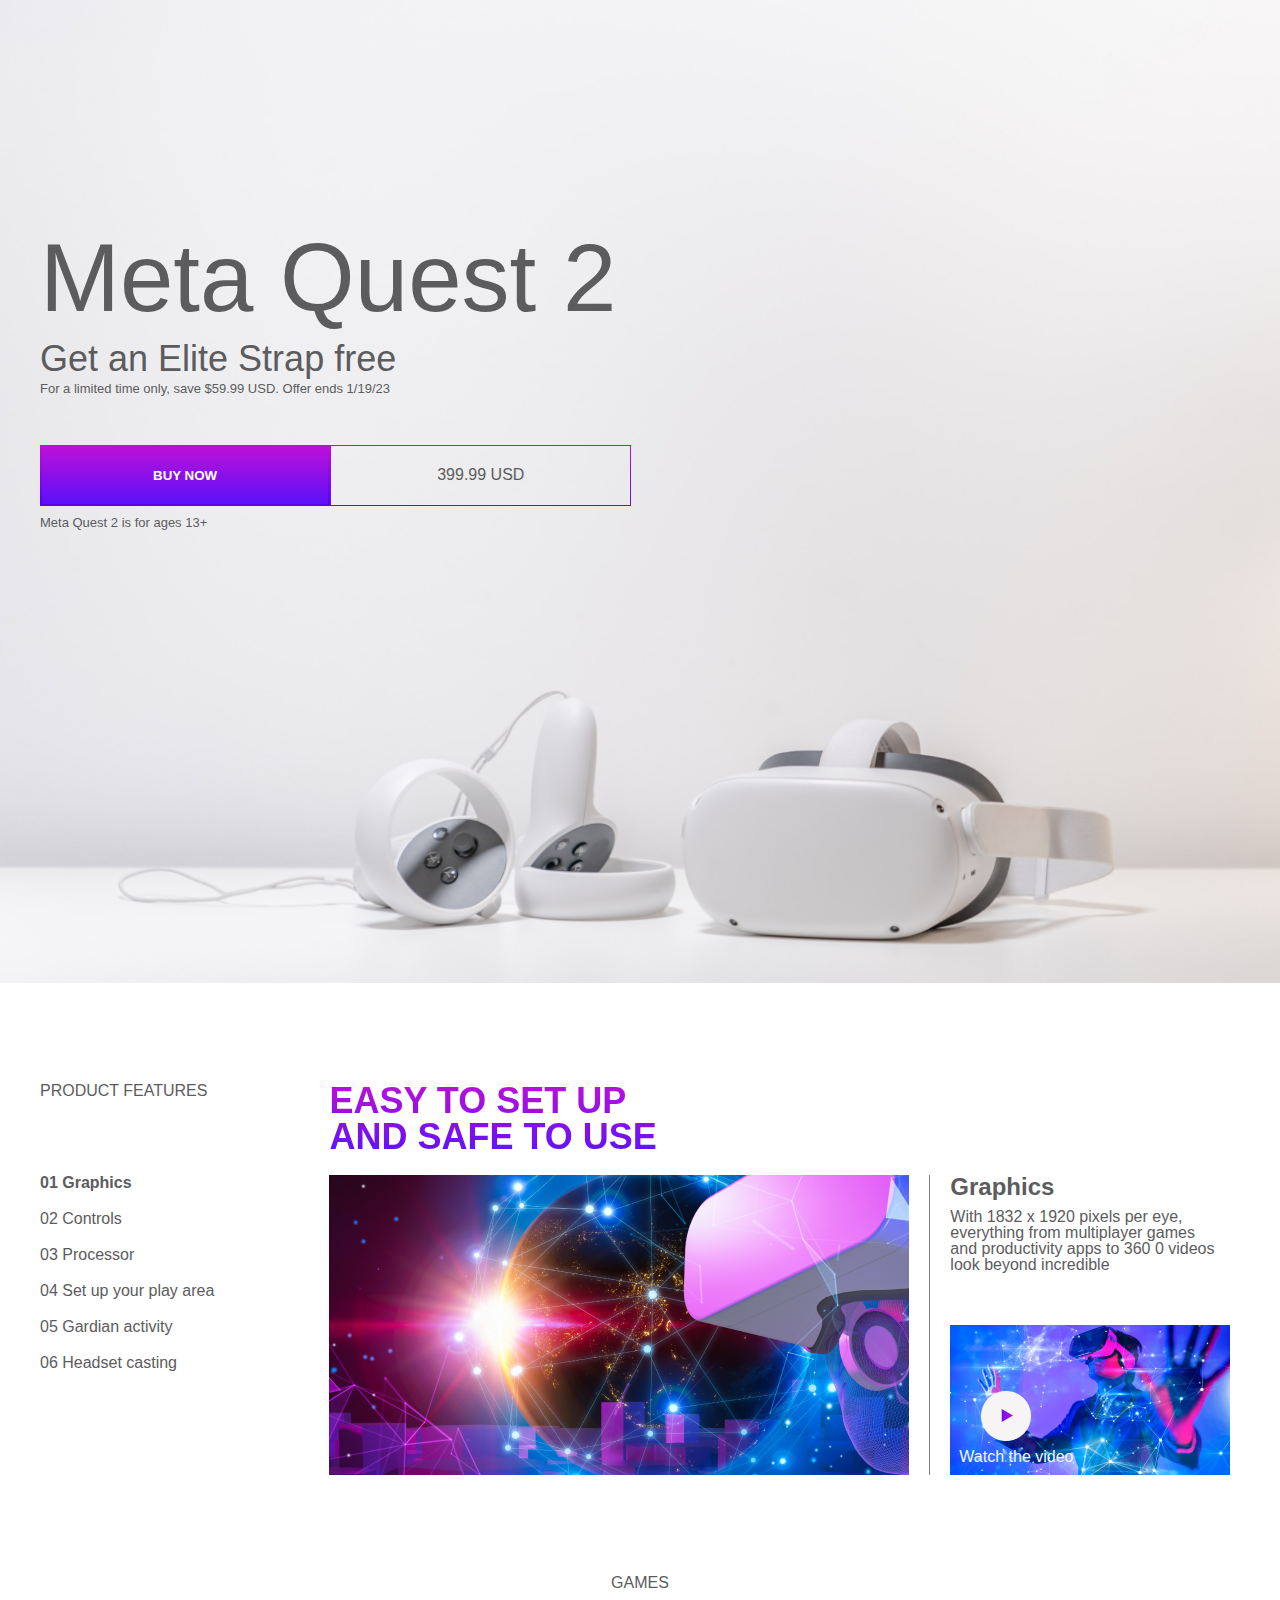
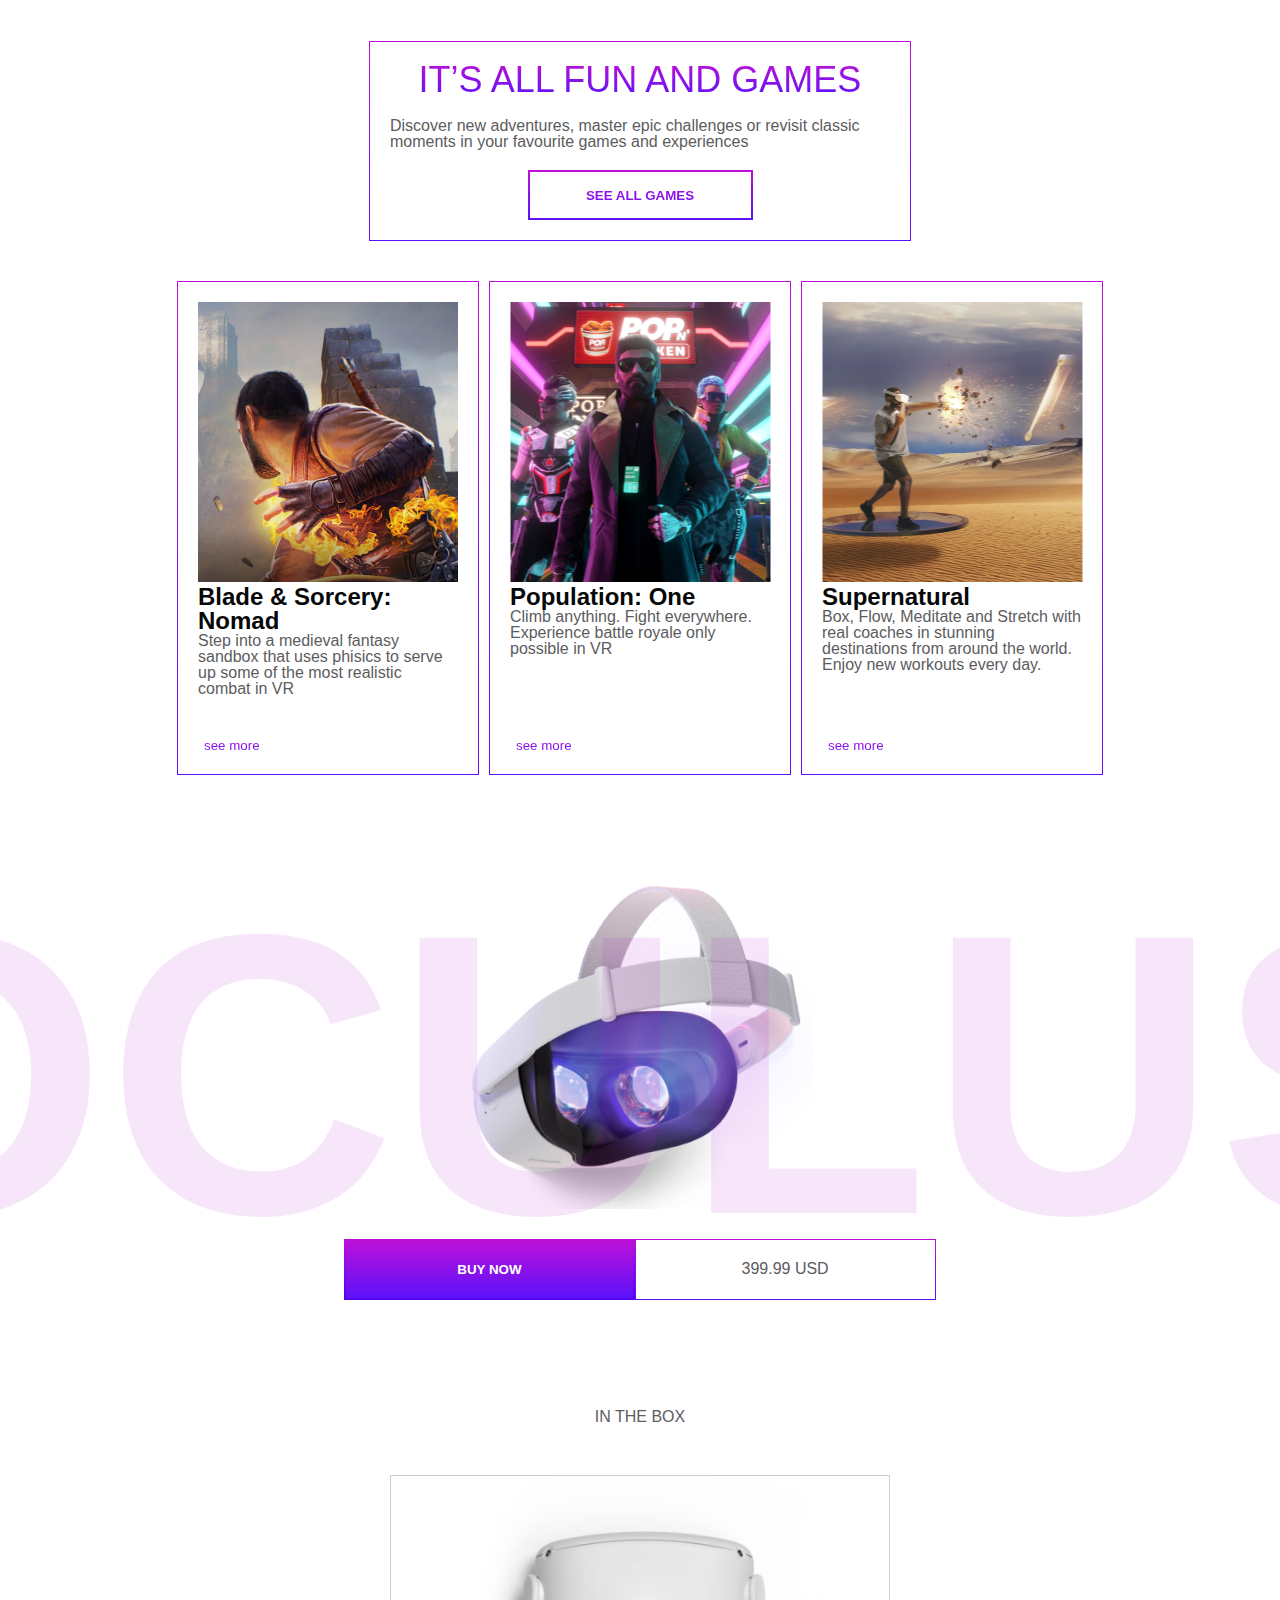
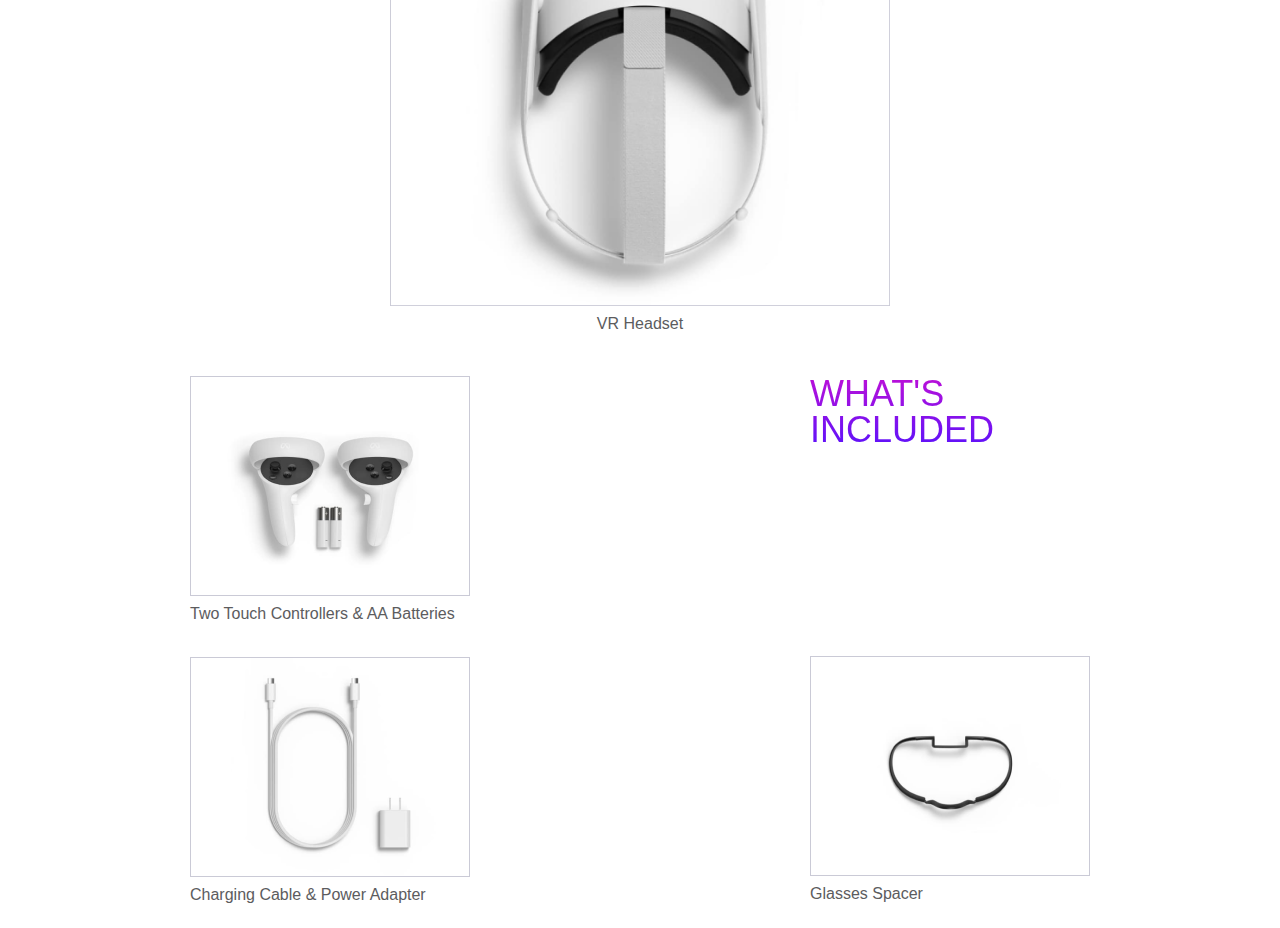
==== commit 9b08f604: "start adaptive" ====
--- a/index.html
+++ b/index.html
@@ -6,10 +6,11 @@
     <title>Document</title>
     <link rel="stylesheet" href="/css/reset.css" />
     <link rel="stylesheet" href="/css/style.css" />
+    <link rel="stylesheet" href="/css/adaptive.css" />
   </head>
 
   <main>
-    <header class="header">
+    <!-- <header class="header">
       <div class="container">
         <div class="header__wrapper">
           <nav class="header__menu">
@@ -33,7 +34,7 @@
           <img class="header__basket" src="/images/bag.png" />
         </div>
       </div>
-    </header>
+    </header> -->
 
     <body class="body">
       <section class="welcome">
@@ -70,17 +71,22 @@
 
             <div class="product-features__tabs">
               <ul class="product-features__list">
-                <li class="product-features__item"><b>01 Graphics</b></li>
-
-                <li class="product-features__item">02 Controls</li>
-
-                <li class="product-features__item">03 Processor</li>
-
-                <li class="product-features__item">04 Set up your play area</li>
-
-                <li class="product-features__item">05 Gardian activity</li>
-
-                <li class="product-features__item">06 Headset casting</li>
+                <div class="product-features__box1">
+                  <li class="product-features__item"><b>01 Graphics</b></li>
+
+                  <li class="product-features__item">02 Controls</li>
+
+                  <li class="product-features__item">03 Processor</li>
+                </div>
+                <div class="product-features__box2">
+                  <li class="product-features__item">
+                    04 Set up your play area
+                  </li>
+
+                  <li class="product-features__item">05 Gardian activity</li>
+
+                  <li class="product-features__item">06 Headset casting</li>
+                </div>
               </ul>
 
               <img
@@ -126,72 +132,78 @@
             <h2 class="games__heading">GAMES</h2>
 
             <div class="games__box">
-              <div class="games__intro">
-                <p class="games__intro-heading">It’s all fun and games</p>
-
-                <p class="games__intro-text">
-                  Discover new adventures, master epic challenges or revisit
-                  classic moments in your favourite games and experiences
-                </p>
-
-                <button class="games__intro-button">SEE ALL GAMES</button>
-              </div>
-
               <ul class="games__list">
-                <li class="games__item">
-                  <div>
-                    <img
-                      class="games__item-image"
-                      src="images/Rectangle 7.png"
-                    />
-
-                    <h3 class="games__item-heading">Blade & Sorcery: Nomad</h3>
-
-                    <p class="games__item-text">
-                      Step into a medieval fantasy sandbox that uses phisics to
-                      serve up some of the most realistic combat in VR
+                <div class="games__items-inner">
+                  <li class="games__item games__text-item">
+                    <p class="games__intro-heading">It’s all fun and games</p>
+
+                    <p class="games__intro-text">
+                      Discover new adventures, master epic challenges or revisit
+                      classic moments in your favourite games and experiences
                     </p>
-                  </div>
-
-                  <button class="games__item-button">see more</button>
-                </li>
-
-                <li class="games__item">
-                  <div>
-                    <img
-                      class="games__item-image"
-                      src="/images/Rectangle 7 (1).png"
-                    />
-
-                    <h3 class="games__item-heading">Population: One</h3>
-
-                    <p class="games__item-text">
-                      Climb anything. Fight everywhere. Experience battle royale
-                      only possible in VR
-                    </p>
-                  </div>
-
-                  <button class="games__item-button">see more</button>
-                </li>
-
-                <li class="games__item">
-                  <div>
-                    <img
-                      class="games__item-image"
-                      src="/images/Rectangle 7 (2).png"
-                    />
-
-                    <h3 class="games__item-heading">Supernatural</h3>
-
-                    <p class="games__item-text">
-                      Box, Flow, Meditate and Stretch with real coaches in
-                      stunning destinations from around the world. Enjoy new
-                      workouts every day.
-                    </p>
-                  </div>
-
-                  <button class="games__item-button">see more</button>
-                </li>
+
+                    <button class="games__intro-button">SEE ALL GAMES</button>
+                  </li>
+                </div>
+
+                <div class="games__items-inner">
+                  <li class="games__item">
+                    <div>
+                      <img
+                        class="games__item-image"
+                        src="images/Rectangle 7.png"
+                      />
+
+                      <h3 class="games__item-heading">
+                        Blade & Sorcery: Nomad
+                      </h3>
+
+                      <p class="games__item-text">
+                        Step into a medieval fantasy sandbox that uses phisics
+                        to serve up some of the most realistic combat in VR
+                      </p>
+                    </div>
+
+                    <button class="games__item-button">see more</button>
+                  </li>
+
+                  <li class="games__item">
+                    <div>
+                      <img
+                        class="games__item-image"
+                        src="/images/Rectangle 7 (1).png"
+                      />
+
+                      <h3 class="games__item-heading">Population: One</h3>
+
+                      <p class="games__item-text">
+                        Climb anything. Fight everywhere. Experience battle
+                        royale only possible in VR
+                      </p>
+                    </div>
+
+                    <button class="games__item-button">see more</button>
+                  </li>
+
+                  <li class="games__item">
+                    <div>
+                      <img
+                        class="games__item-image"
+                        src="/images/Rectangle 7 (2).png"
+                      />
+
+                      <h3 class="games__item-heading">Supernatural</h3>
+
+                      <p class="games__item-text">
+                        Box, Flow, Meditate and Stretch with real coaches in
+                        stunning destinations from around the world. Enjoy new
+                        workouts every day.
+                      </p>
+                    </div>
+
+                    <button class="games__item-button">see more</button>
+                  </li>
+                </div>
               </ul>
             </div>
           </div>
@@ -219,38 +231,52 @@
 
             <div class="inner">
               <div class="in-the-box__box">
-                <img class="in-the-box__image" src="/images/Rectangle 8.png" />
+                <img
+                  class="in-the-box__big-image"
+                  src="/images/Rectangle 8.png"
+                />
 
                 <p class="in-the-box__subtitle">VR Headset</p>
               </div>
 
-              <div class="in-the-box__left-box">
-                <img class="in-the-box__image" src="/images/Rectangle 9.png" />
-
-                <p class="in-the-box__subtitle">
-                  Two Touch Controllers & AA Batteries
-                </p>
-
-                <img class="in-the-box__image" src="/images/Rectangle 10.png" />
-
-                <p class="in-the-box__subtitle">
-                  Charging Cable & Power Adapter
-                </p>
+              <div class="in-the-box__general-box">
+                <div class="in-the-box__left-box">
+                  <img
+                    class="in-the-box__image"
+                    src="/images/Rectangle 9.png"
+                  />
+
+                  <p class="in-the-box__subtitle">
+                    Two Touch Controllers & AA Batteries
+                  </p>
+
+                  <img
+                    class="in-the-box__image"
+                    src="/images/Rectangle 10.png"
+                  />
+
+                  <p class="in-the-box__subtitle">
+                    Charging Cable & Power Adapter
+                  </p>
+                </div>
+
+                <div class="in-the-box__right-box">
+                  <p class="in-the-box__text">What's included</p>
+
+                  <img
+                    class="in-the-box__image"
+                    src="/images/Rectangle 11.png"
+                  />
+
+                  <p class="in-the-box__subtitle">Glasses Spacer</p>
+                </div>
               </div>
-
-              <div class="in-the-box__right-box">
-                <p class="in-the-box__text">What's included</p>
-
-                <img class="in-the-box__image" src="/images/Rectangle 11.png" />
-
-                <p class="in-the-box__subtitle">Glasses Spacer</p>
-              </div>
             </div>
           </div>
         </div>
       </section>
 
-      <section class="in-the-box2">
+      <!-- <section class="in-the-box2">
         <div class="container">
           <div class="in-the-box__wrapper2">
             <p class="in-the-box__title2">in the box</p>
@@ -292,9 +318,9 @@
             </div>
           </div>
         </div>
-      </section>
-
-      <section class="metaverse-loading">
+      </section> -->
+
+      <!-- <section class="metaverse-loading">
         <div class="container">
           <div class="metaverse-loading__wrapper">
             <img
@@ -307,140 +333,141 @@
             <button class="metaverse-loading__button">GO</button>
           </div>
         </div>
-      </section>
+      </section> -->
+
+      <!-- <section class="accessories">
+        <div class="container">
+          <div class="accessories__wrapper">
+            <p class="accessories__title">ACCESSORIES</p>
+
+            <p class="accessories__subtitle">Personalize every experience</p>
+
+            <ul class="accessories__list">
+              <li class="accessories__item">
+                <div class="accessories__upper-block">
+                  <img
+                    class="accessories__image"
+                    src="/images/Rectangle 14.png"
+                  />
+
+                  <p class="accessories__text">Meta Quest 2 Carrying Case</p>
+
+                  <p class="accessories__subtext">
+                    Protect your system–at home or away.
+                  </p>
+                </div>
+
+                <div class="accessories__lower-block">
+                  <p class="accessories__price">$59.99 USD</p>
+
+                  <button class="accessories__button">BUY NOW</button>
+                </div>
+              </li>
+
+              <li class="accessories__item">
+                <div class="accessories__upper-block">
+                  <img
+                    class="accessories__image"
+                    src="/images/Rectangle 14 (1).png"
+                  />
+
+                  <p class="accessories__text">Link Cable</p>
+
+                  <p class="accessories__subtext">
+                    Harness the power of your PC with this premium fiber-optic
+                    cable.
+                  </p>
+                </div>
+
+                <div class="accessories__lower-block">
+                  <p class="accessories__price">$79.99 USD</p>
+
+                  <button class="accessories__button">BUY NOW</button>
+                </div>
+              </li>
+
+              <li class="accessories__item">
+                <div class="accessories__upper-block">
+                  <img
+                    class="accessories__image"
+                    src="/images/Rectangle 14 (2).png"
+                  />
+
+                  <p class="accessories__text">Meta Quest 2 Active Pack</p>
+
+                  <p class="accessories__subtext">
+                    A wipeable facial interface, wrist straps, and knuckle
+                    straps.
+                  </p>
+                </div>
+
+                <div class="accessories__lower-block">
+                  <p class="accessories__price">$69.99 USD</p>
+
+                  <button class="accessories__button">BUY NOW</button>
+                </div>
+              </li>
+
+              <li class="accessories__item">
+                <div class="accessories__upper-block">
+                  <img
+                    class="accessories__image"
+                    src="/images/Rectangle 14 (3).png"
+                  />
+
+                  <p class="accessories__text">Meta Quest Gift Cards</p>
+
+                  <p class="accessories__subtext">
+                    Redeemable on 350+ games and apps.
+                  </p>
+                </div>
+
+                <div class="accessories__lower-block">
+                  <p class="accessories__price">$15-50 USD</p>
+
+                  <button class="accessories__button">BUY NOW</button>
+                </div>
+              </li>
+            </ul>
+          </div>
+        </div>
+      </section> -->
+
+      <!-- <section class="contacts">
+        <div class="container">
+          <p class="contacts__title">Get news and updates</p>
+
+          <div class="contacts__wrapper">
+            <div class="contacts__form">
+              <form class="contacts__inputs">
+                <input
+                  class="contacts__email"
+                  type="email"
+                  placeholder="E-mail"
+                />
+
+                <button class="contacts__button" type="submit">GO</button>
+              </form>
+
+              <p class="contacts__text">
+                By signing up you agree to receive updates and marketing
+                messages (e.g. email, social, etc.) from Meta about Meta’s
+                existing and future products and services. You may withdraw your
+                consent and unsubscribe at any time by clicking the unsubscribe
+                link included in our messages. Your subscription is subject to
+                the Terms and Privacy Policy
+              </p>
+            </div>
+
+            <a class="contacts__adress" href="mailto:oculusshop@gmail.com"
+              >oculusshop@gmail.com</a
+            >
+          </div>
+        </div>
+      </section> -->
     </body>
 
-    <section class="accessories">
-      <div class="container">
-        <div class="accessories__wrapper">
-          <p class="accessories__title">ACCESSORIES</p>
-
-          <p class="accessories__subtitle">Personalize every experience</p>
-
-          <ul class="accessories__list">
-            <li class="accessories__item">
-              <div class="accessories__upper-block">
-                <img
-                  class="accessories__image"
-                  src="/images/Rectangle 14.png"
-                />
-
-                <p class="accessories__text">Meta Quest 2 Carrying Case</p>
-
-                <p class="accessories__subtext">
-                  Protect your system–at home or away.
-                </p>
-              </div>
-
-              <div class="accessories__lower-block">
-                <p class="accessories__price">$59.99 USD</p>
-
-                <button class="accessories__button">BUY NOW</button>
-              </div>
-            </li>
-
-            <li class="accessories__item">
-              <div class="accessories__upper-block">
-                <img
-                  class="accessories__image"
-                  src="/images/Rectangle 14 (1).png"
-                />
-
-                <p class="accessories__text">Link Cable</p>
-
-                <p class="accessories__subtext">
-                  Harness the power of your PC with this premium fiber-optic
-                  cable.
-                </p>
-              </div>
-
-              <div class="accessories__lower-block">
-                <p class="accessories__price">$79.99 USD</p>
-
-                <button class="accessories__button">BUY NOW</button>
-              </div>
-            </li>
-
-            <li class="accessories__item">
-              <div class="accessories__upper-block">
-                <img
-                  class="accessories__image"
-                  src="/images/Rectangle 14 (2).png"
-                />
-
-                <p class="accessories__text">Meta Quest 2 Active Pack</p>
-
-                <p class="accessories__subtext">
-                  A wipeable facial interface, wrist straps, and knuckle straps.
-                </p>
-              </div>
-
-              <div class="accessories__lower-block">
-                <p class="accessories__price">$69.99 USD</p>
-
-                <button class="accessories__button">BUY NOW</button>
-              </div>
-            </li>
-
-            <li class="accessories__item">
-              <div class="accessories__upper-block">
-                <img
-                  class="accessories__image"
-                  src="/images/Rectangle 14 (3).png"
-                />
-
-                <p class="accessories__text">Meta Quest Gift Cards</p>
-
-                <p class="accessories__subtext">
-                  Redeemable on 350+ games and apps.
-                </p>
-              </div>
-
-              <div class="accessories__lower-block">
-                <p class="accessories__price">$15-50 USD</p>
-
-                <button class="accessories__button">BUY NOW</button>
-              </div>
-            </li>
-          </ul>
-        </div>
-      </div>
-    </section>
-
-    <section class="contacts">
-      <div class="container">
-        <p class="contacts__title">Get news and updates</p>
-
-        <div class="contacts__wrapper">
-          <div class="contacts__form">
-            <form class="form">
-              <input
-                class="contacts__email"
-                type="email"
-                placeholder="E-mail"
-              />
-
-              <button class="contacts__button" type="submit">GO</button>
-            </form>
-
-            <p class="contacts__text">
-              By signing up you agree to receive updates and marketing messages
-              (e.g. email, social, etc.) from Meta about Meta’s existing and
-              future products and services. You may withdraw your consent and
-              unsubscribe at any time by clicking the unsubscribe link included
-              in our messages. Your subscription is subject to the Terms and
-              Privacy Policy
-            </p>
-          </div>
-
-          <a class="contacts__adress" href="mailto:oculusshop@gmail.com"
-            >oculusshop@gmail.com</a
-          >
-        </div>
-      </div>
-    </section>
-
-    <footer class="footer">
+    <!-- <footer class="footer">
       <div class="container">
         <div class="footer__wrapper">
           <nav class="footer__menu">
@@ -468,6 +495,6 @@
           <img class="footer__contacts" src="/images/Frame 6.png" />
         </div>
       </div>
-    </footer>
+    </footer> -->
   </main>
 </html>
--- a/css/style.css
+++ b/css/style.css
@@ -129,6 +129,15 @@
   gap: 20px;
 }
 
+.product-features__box1,
+.product-features__box2 {
+  font-weight: normal 700;
+  list-style: none;
+  display: flex;
+  flex-direction: column;
+  gap: 20px;
+}
+
 .product-features__heading {
   font-size: 36px;
   background-image: linear-gradient(#bc10d8, #5000faed);
@@ -187,6 +196,12 @@
   display: flex;
 }
 
+.games__box1 {
+  display: flex;
+  flex-direction: column;
+  gap: 20px;
+}
+
 .games__intro {
   display: flex;
   flex-direction: column;
@@ -197,8 +212,6 @@
 .games__intro-heading {
   font-size: 36px;
   max-width: 300px;
-  min-width: 300px;
-
   text-transform: uppercase;
   background-image: linear-gradient(#bc10d8, #5000faed);
   color: transparent;
@@ -223,8 +236,6 @@
 }
 
 .games__list {
-  border: 1px solid;
-  border-image: linear-gradient(#bc10d8, #5000faed) 1;
   list-style: none;
   display: flex;
 }
@@ -235,12 +246,17 @@
   justify-content: space-between;
   gap: 40px;
   padding: 20px;
-  border-right: 1px solid;
+  border: 1px solid;
   border-image: linear-gradient(#bc10d8, #5000faed) 1;
 }
 
-.games__item:nth-child(3) {
-  border: none;
+.games__items-inner {
+  display: flex;
+}
+
+.games__text-item {
+  justify-content: start;
+  gap: 20px;
 }
 
 .games__item-heading {
@@ -329,6 +345,11 @@
   gap: 10px;
 }
 
+.in-the-box__general-box {
+  display: flex;
+  flex-direction: row;
+}
+
 .in-the-box__left-box {
   display: flex;
   flex-direction: column;
@@ -412,6 +433,7 @@
   max-width: 109px;
   color: #f6f4f5;
   text-shadow: #bc10d8 0px 4px 4px;
+  user-select: none;
 }
 
 .metaverse-loading__button {
@@ -535,7 +557,7 @@
   flex-basis: 600px;
 }
 
-.form {
+.contacts__inputs {
   margin-bottom: 10px;
   position: relative;
 }
--- a/css/adaptive.css
+++ b/css/adaptive.css
@@ -0,0 +1,240 @@
+@media (max-width: 1350px) {
+  .games__box {
+    justify-content: center;
+  }
+
+  .games__list {
+    flex-direction: column;
+    gap: 40px;
+  }
+
+  .games__items-inner {
+    justify-content: center;
+    gap: 10px;
+  }
+
+  .games__item {
+    width: 260px;
+  }
+
+  .games__text-item {
+    width: 500px;
+    align-items: center;
+  }
+
+  .games__intro-heading {
+    max-width: none;
+  }
+
+  .games__intro-text {
+    max-width: none;
+  }
+
+  .games__heading {
+    text-align: center;
+  }
+
+  .inner {
+    flex-direction: column;
+  }
+
+  .in-the-box__title {
+    text-align: center;
+  }
+
+  .in-the-box__box {
+    align-items: center;
+  }
+
+  .in-the-box__general-box {
+    justify-content: space-around;
+  }
+
+  .in-the-box__big-image {
+    width: 500px;
+  }
+
+  .in-the-box__image {
+    width: 280px;
+  }
+}
+
+@media (max-width: 1250px) {
+  .product-features__flex {
+    margin-right: 0px;
+  }
+
+  .product-features__list {
+    flex-direction: row;
+    margin-right: 0px;
+    justify-content: space-between;
+    font-size: 24px;
+  }
+
+  .product-features__wrapper {
+    flex-direction: column;
+    align-content: space-between;
+    justify-content: space-between;
+    align-items: center;
+    gap: 30px;
+  }
+
+  .product-features__tabs {
+    flex-direction: column;
+    gap: 30px;
+  }
+
+  .product-features__info {
+    flex-direction: row;
+  }
+
+  .product-features__info {
+    margin-left: 0px;
+  }
+}
+
+@media (max-width: 1000px) {
+  .games__box {
+    justify-content: center;
+  }
+
+  .games__items-inner {
+    flex-direction: column;
+  }
+
+  .games__item {
+    width: 500px;
+    text-align: center;
+  }
+
+  .games__item-heading {
+    max-width: none;
+  }
+
+  .games__item-text {
+    max-width: none;
+  }
+
+  .games__item-button {
+    align-self: center;
+  }
+}
+
+@media (max-width: 650px) {
+  .product-features__flex {
+    flex-direction: column;
+    gap: 30px;
+    align-items: center;
+    margin-right: 0px;
+  }
+
+  .product-features__wrapper {
+    align-items: unset;
+    padding: 20px;
+  }
+
+  .games__item {
+    width: 480px;
+  }
+}
+
+@media (max-width: 600px) {
+  .welcome {
+    background-position-x: -400px;
+  }
+
+  .welcome__wrapper {
+    padding: 230px 50px 454px 50px;
+  }
+
+  .welcome__title {
+    font-size: 62px;
+  }
+
+  .welcome__subtitle {
+    font-size: 26px;
+  }
+
+  .welcome__text {
+    font-size: 12px;
+  }
+
+  .button {
+    padding: 21px 60px;
+  }
+
+  .price {
+    padding: 21px 60px;
+  }
+
+  .games__item {
+    width: 400px;
+  }
+}
+
+@media (max-width: 500px) {
+  .product-features__info {
+    flex-direction: column;
+    align-items: center;
+  }
+
+  .product-features__list {
+    font-size: 16px;
+  }
+
+  .games__item {
+    width: 300px;
+  }
+
+  .product-features__image {
+    border: none;
+    padding-right: 0px;
+  }
+
+  .product-features__heading {
+    text-align: center;
+  }
+
+  .games__intro-heading {
+    font-size: 26px;
+  }
+
+  .games__intro-text {
+    max-width: 300px;
+  }
+
+  .games__item-text {
+    max-width: 250px;
+    margin: 0 auto;
+  }
+}
+
+@media (max-width: 450px) {
+  .welcome__title {
+    font-size: 40px;
+  }
+
+  .welcome__wrapper {
+    padding: 230px 20px 454px 20px;
+  }
+
+  .welcome__subtitle {
+    font-size: 20px;
+  }
+
+  .welcome__buttons-wrapper {
+    flex-direction: column;
+    margin-top: 20px;
+  }
+
+  .button {
+    padding: 30px;
+    max-width: 200px;
+  }
+
+  .price {
+    padding: 30px;
+    max-width: 138px;
+    text-align: center;
+  }
+}
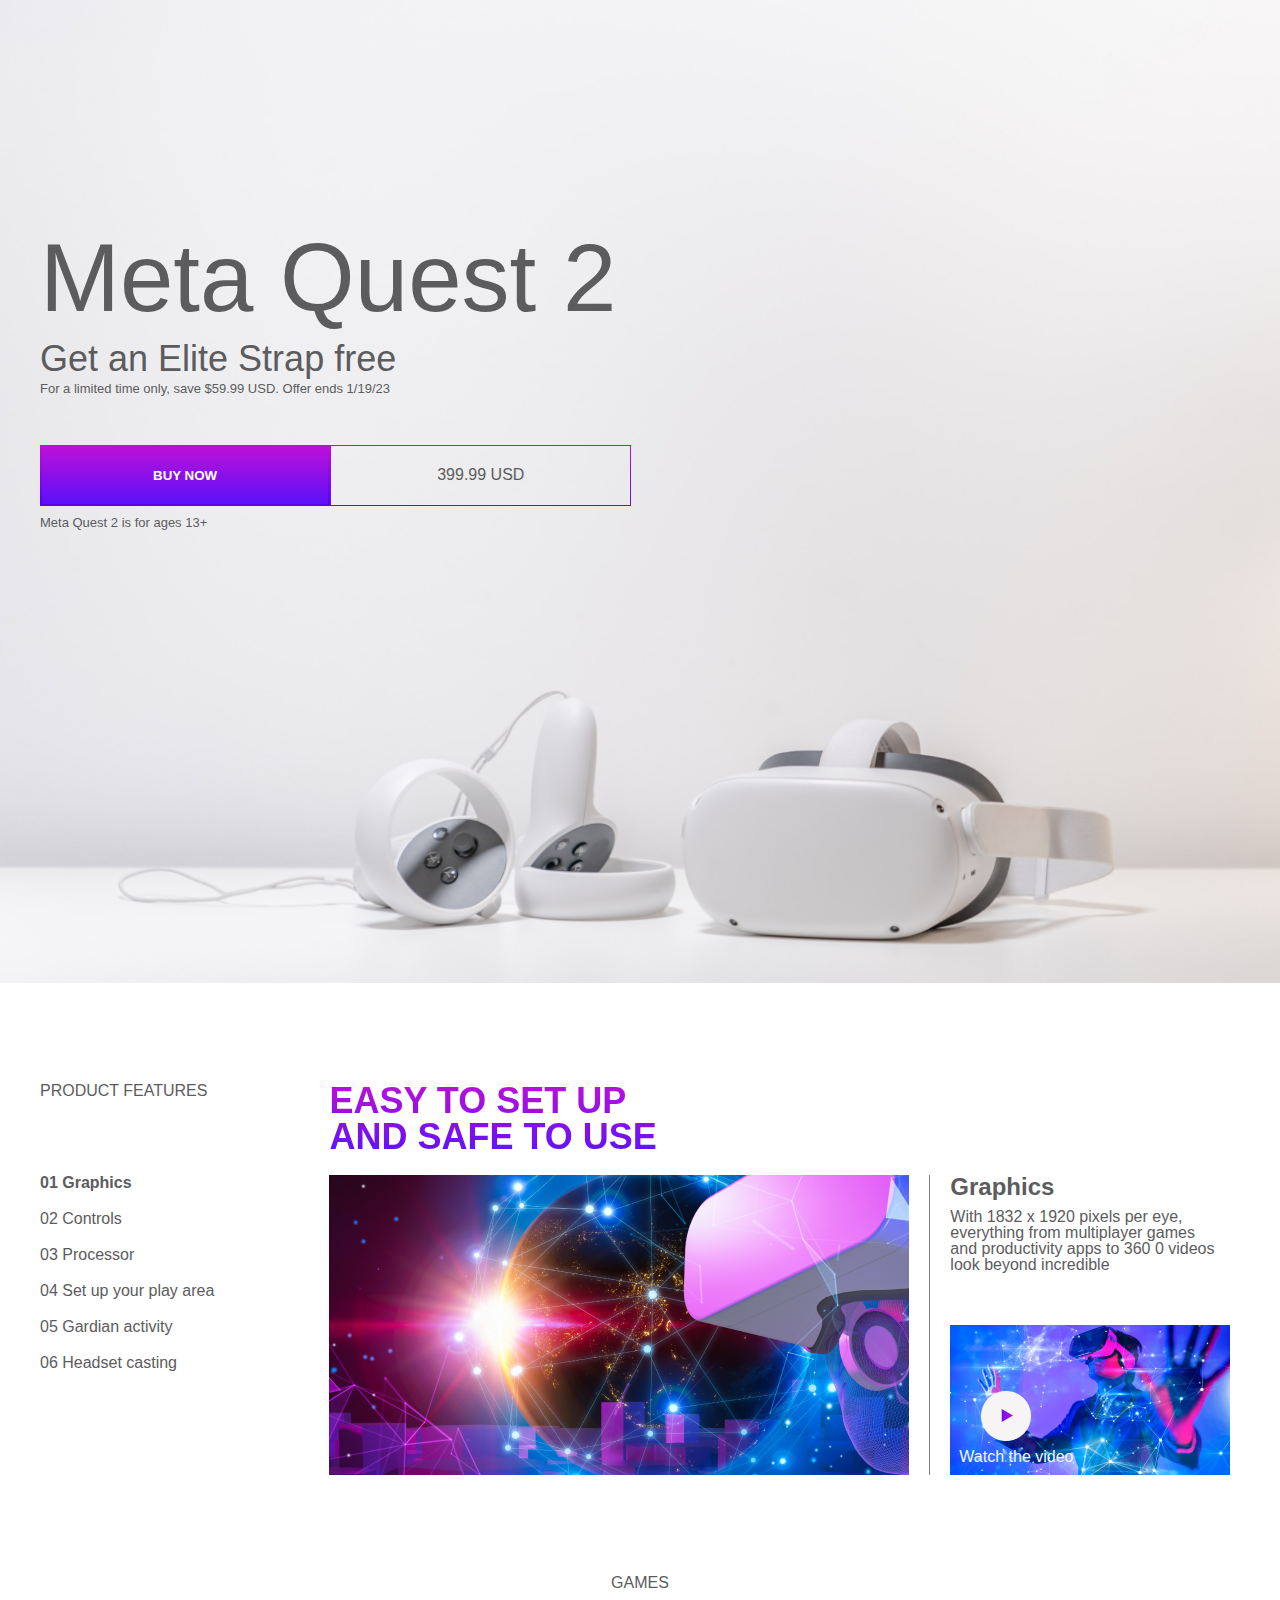
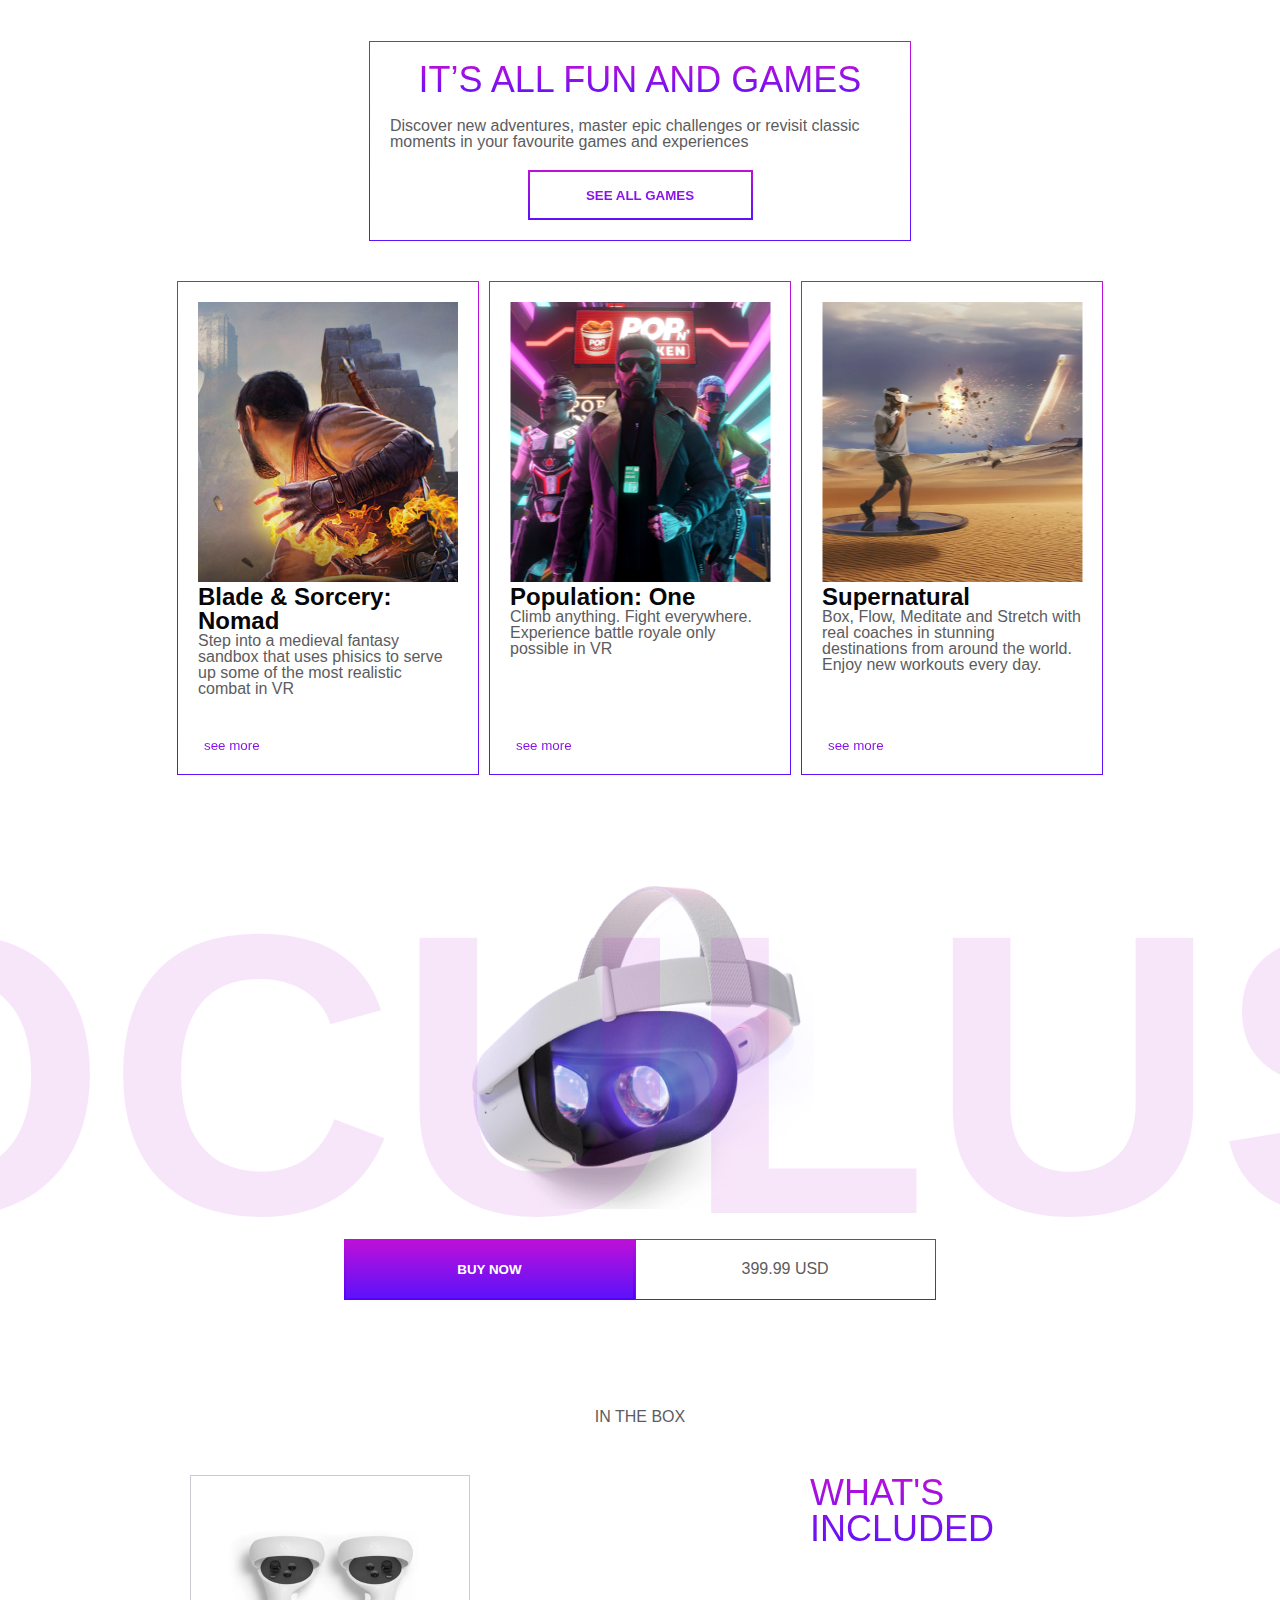
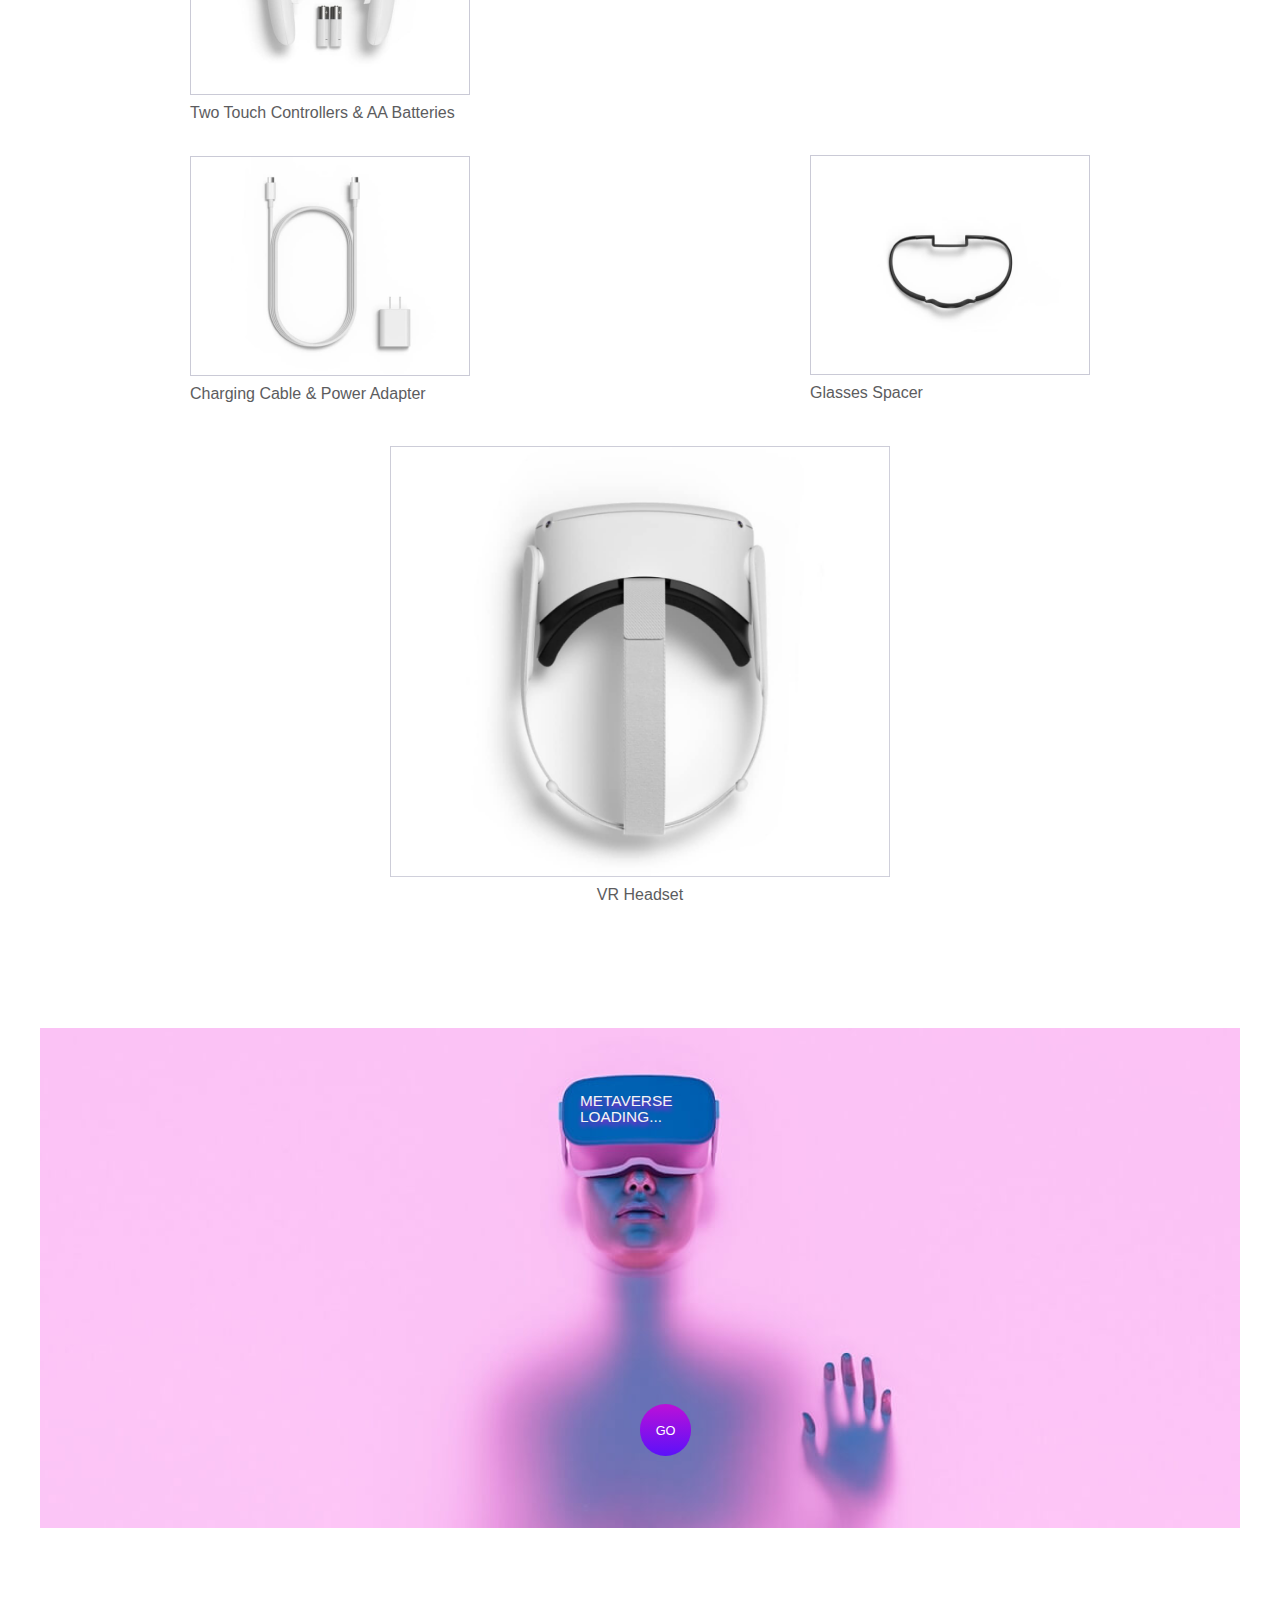
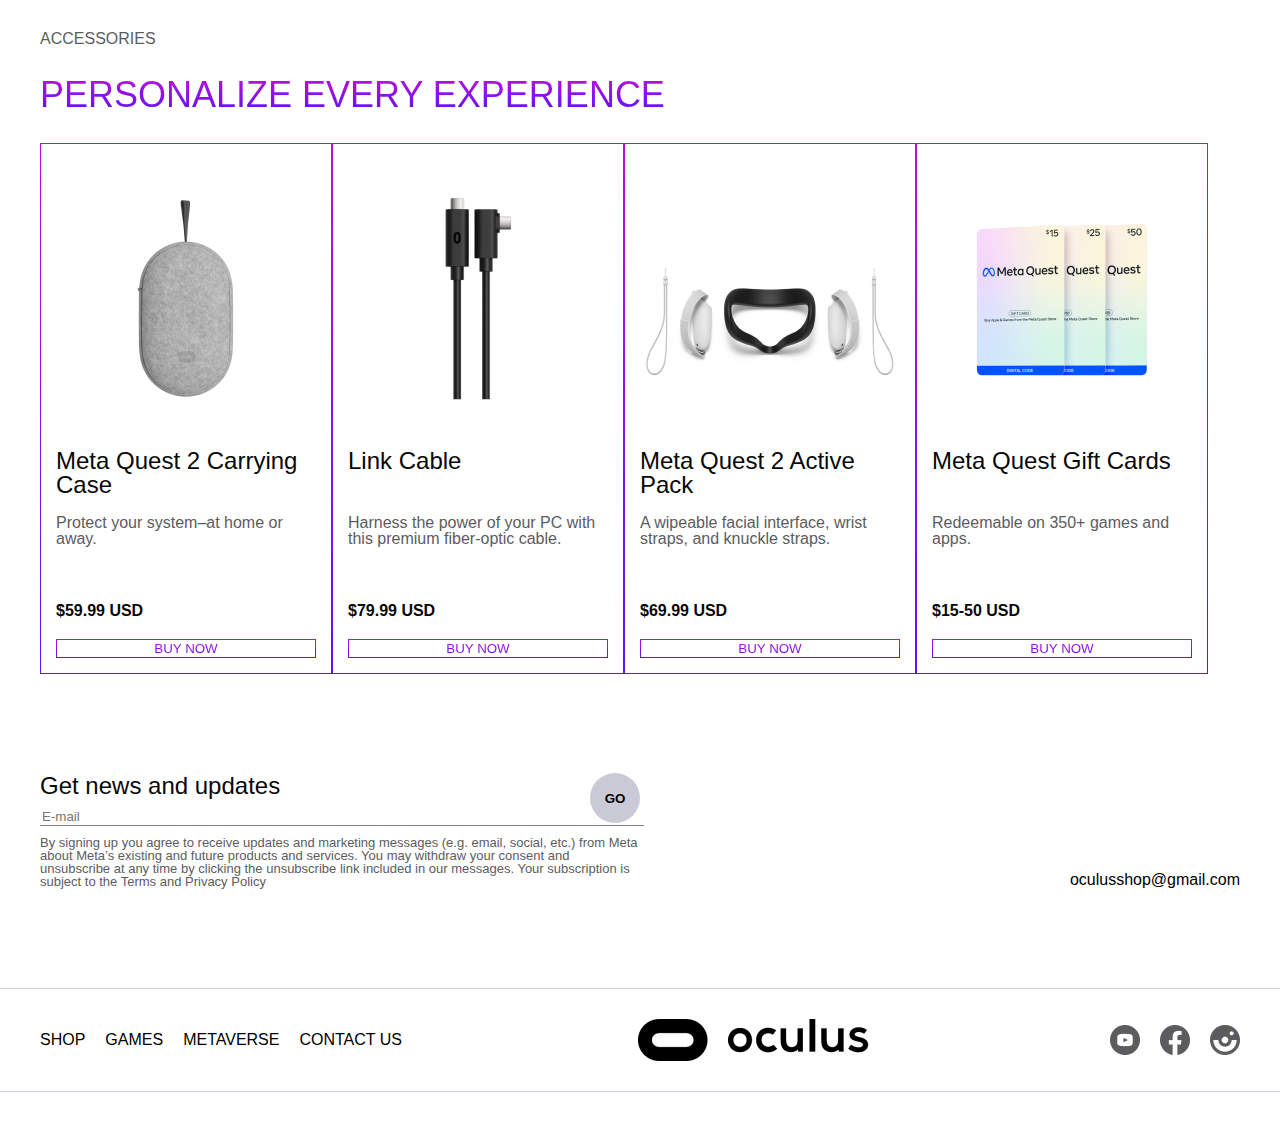
==== commit 315ef25f: "finish adaptive" ====
--- a/index.html
+++ b/index.html
@@ -320,7 +320,7 @@
         </div>
       </section> -->
 
-      <!-- <section class="metaverse-loading">
+      <section class="metaverse-loading">
         <div class="container">
           <div class="metaverse-loading__wrapper">
             <img
@@ -333,9 +333,9 @@
             <button class="metaverse-loading__button">GO</button>
           </div>
         </div>
-      </section> -->
-
-      <!-- <section class="accessories">
+      </section>
+
+      <section class="accessories">
         <div class="container">
           <div class="accessories__wrapper">
             <p class="accessories__title">ACCESSORIES</p>
@@ -431,9 +431,9 @@
             </ul>
           </div>
         </div>
-      </section> -->
-
-      <!-- <section class="contacts">
+      </section>
+
+      <section class="contacts">
         <div class="container">
           <p class="contacts__title">Get news and updates</p>
 
@@ -464,10 +464,10 @@
             >
           </div>
         </div>
-      </section> -->
+      </section>
     </body>
 
-    <!-- <footer class="footer">
+    <footer class="footer">
       <div class="container">
         <div class="footer__wrapper">
           <nav class="footer__menu">
@@ -495,6 +495,6 @@
           <img class="footer__contacts" src="/images/Frame 6.png" />
         </div>
       </div>
-    </footer> -->
+    </footer>
   </main>
 </html>
--- a/css/style.css
+++ b/css/style.css
@@ -426,23 +426,30 @@
   position: relative;
 }
 
+.metaverse-loading__image {
+  max-width: 100%;
+  height: auto;
+}
+
 .metaverse-loading__text {
+  font-size: 1.2vw;
+  max-width: 90px;
   position: absolute;
-  top: 63px;
-  left: 546px;
-  max-width: 109px;
+  top: 13%;
+  left: 45%;
   color: #f6f4f5;
   text-shadow: #bc10d8 0px 4px 4px;
   user-select: none;
 }
 
 .metaverse-loading__button {
+  font-size: 1vw;
   cursor: pointer;
-  width: 50px;
-  height: 50px;
+  width: 4vw;
+  height: 4vw;
   border-radius: 50%;
   position: absolute;
-  bottom: 79px;
+  bottom: 15%;
   left: 50%;
   border: 1px;
   background-image: linear-gradient(#bc10d8, #5000faed);
@@ -475,21 +482,15 @@
 .accessories__list {
   list-style: none;
   display: flex;
+}
+
+.accessories__item {
+  display: flex;
+  flex-direction: column;
   border: 1px solid;
   border-image: linear-gradient(#bc10d8, #5000faed) 1;
-}
-
-.accessories__item {
-  display: flex;
-  flex-direction: column;
-  border-left: 1px solid;
-  border-image: linear-gradient(#bc10d8, #5000faed) 1;
   gap: 10px;
-  padding: 20px;
-}
-
-.accessories__item:nth-child(1) {
-  border: none;
+  padding: 15px;
 }
 
 .accessories__upper-block {
@@ -571,7 +572,6 @@
 .contacts__button {
   cursor: pointer;
   border: none;
-  color: none;
   width: 50px;
   height: 50px;
   background-color: #cacad6;
--- a/css/adaptive.css
+++ b/css/adaptive.css
@@ -35,7 +35,7 @@
   }
 
   .inner {
-    flex-direction: column;
+    flex-direction: column-reverse;
   }
 
   .in-the-box__title {
@@ -93,6 +93,14 @@
   }
 }
 
+@media (max-width: 1192px) {
+  .accessories__list {
+    flex-wrap: wrap;
+    justify-content: center;
+    gap: 20px;
+  }
+}
+
 @media (max-width: 1000px) {
   .games__box {
     justify-content: center;
@@ -117,6 +125,11 @@
 
   .games__item-button {
     align-self: center;
+  }
+
+  .footer__wrapper {
+    flex-wrap: wrap;
+    gap: 20px;
   }
 }
 
@@ -136,6 +149,27 @@
   .games__item {
     width: 480px;
   }
+
+  .in-the-box__image {
+    width: 200px;
+  }
+
+  .in-the-box__text {
+    margin-bottom: 167px;
+    max-width: 160px;
+  }
+
+  .in-the-box__subtitle {
+    max-width: 150px;
+  }
+
+  .in-the-box__big-image {
+    width: 300px;
+  }
+
+  .metaverse-loading__text {
+    max-width: 70px;
+  }
 }
 
 @media (max-width: 600px) {
@@ -207,6 +241,15 @@
     max-width: 250px;
     margin: 0 auto;
   }
+
+  .contacts__inputs {
+    display: flex;
+    flex-wrap: wrap;
+  }
+
+  .contacts__button {
+    position: static;
+  }
 }
 
 @media (max-width: 450px) {
